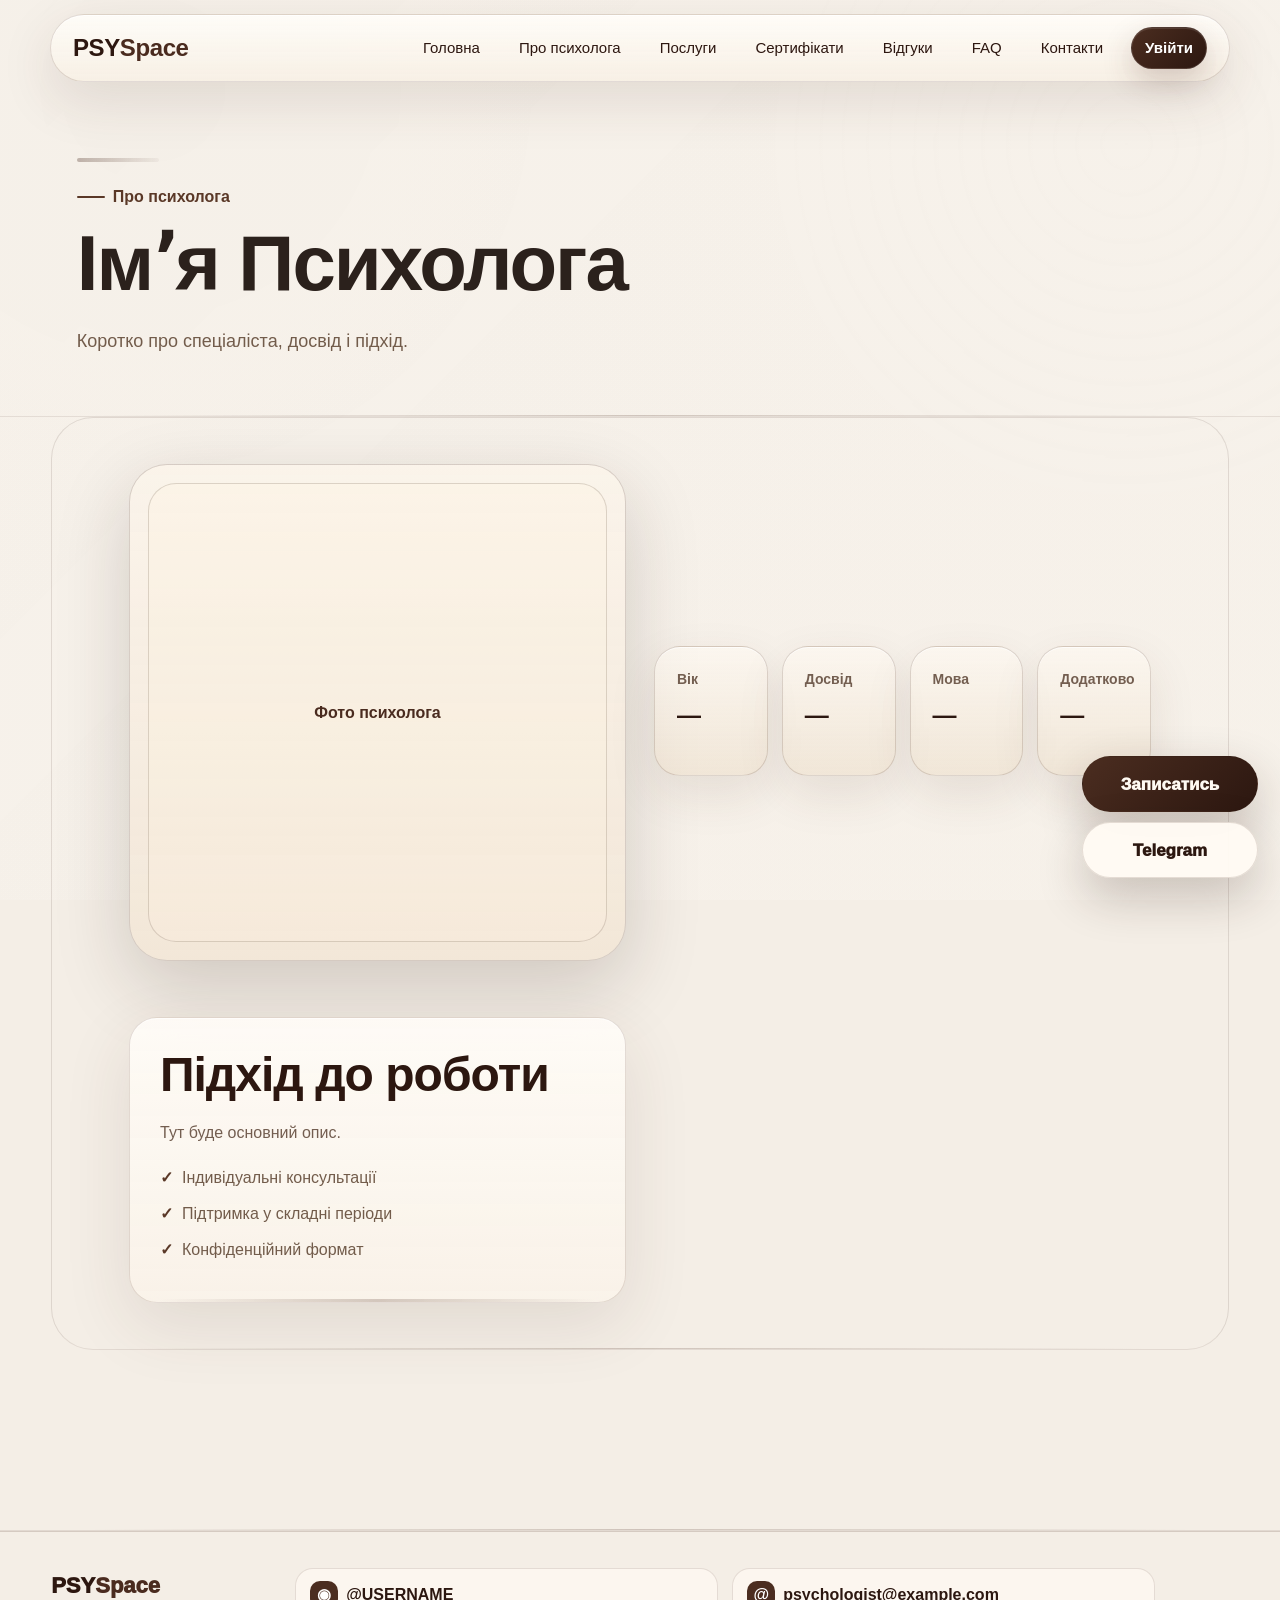
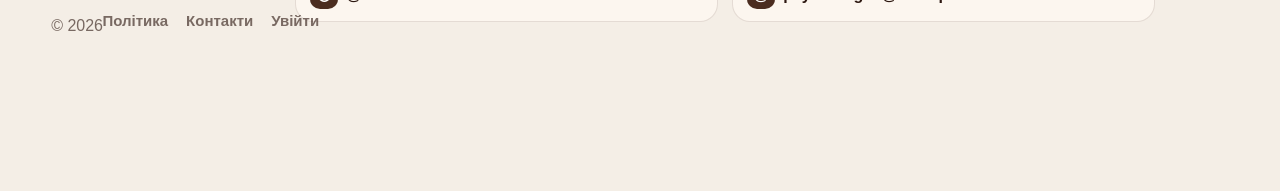
==== about.html @ 3d422db1 "Add files via upload" ====
<!DOCTYPE html>
<html lang="uk">
<head>
<meta charset="UTF-8">
<meta name="viewport" content="width=device-width, initial-scale=1.0">
<title>Про психолога</title>
<link rel="stylesheet" href="style.css">
</head>
<body class="public">

<header class="header">
  <a class="logo" href="index.html">PSY<span>Space</span></a>
  <button class="menu-btn" id="menuBtn" type="button"><span></span><span></span><span></span></button>
  <nav class="nav" id="nav">
    <a href="index.html">Головна</a>
    <a href="about.html">Про психолога</a>
    <a href="services.html">Послуги</a>
    <a href="certificates.html">Сертифікати</a>
    <a href="reviews.html">Відгуки</a>
    <a href="faq.html">FAQ</a>
    <a href="contacts.html">Контакти</a>
    <a class="nav-chip" href="auth.html">Увійти</a>
  </nav>
</header>

<main>

<section class="section page-hero">
  <p class="eyebrow">Про психолога</p>
  <h1 data-site="psychologistName">Імʼя Психолога</h1>
  <p class="hero-text" data-site="aboutIntro">Коротко про спеціаліста, досвід і підхід.</p>
</section>
<section class="section split">
  <div class="photo-placeholder reveal instagram-photo-frame" id="psychologistPhoto"><span>Фото психолога</span></div>
  <div class="about-facts-grid reveal" id="aboutFactsGrid">
      <article><span>Вік</span><strong id="factAgePublic">—</strong></article>
      <article><span>Досвід</span><strong id="factExperiencePublic">—</strong></article>
      <article><span>Мова</span><strong id="factLanguagePublic">—</strong></article>
      <article><span>Додатково</span><strong id="factCustomPublic">—</strong></article>
    </div>
    <div class="text-block reveal professional-path-card">
    <h2 data-site="aboutTitle">Підхід до роботи</h2>
    <p data-site="aboutText">Тут буде основний опис.</p>
    <ul class="check-list" id="aboutBullets"><li>Індивідуальні консультації</li><li>Підтримка у складні періоди</li></ul>
  </div>
</section>
<section class="section"><div class="cards" id="aboutExtraGrid"></div></section>

</main>
<footer class="footer premium-footer">
  <div class="footer-brand">
    <span class="footer-logo">PSY<span>Space</span></span>
    <p>© 2026</p>
  </div>
  <div class="footer-contacts" id="footerContacts"></div>
  <div class="footer-links"><a href="privacy.html">Політика</a><a href="contacts.html">Контакти</a><a href="auth.html">Увійти</a></div>
</footer>
<div class="fixed-cta" id="fixedCta">
  <a class="fixed-cta-book" href="services.html#booking">Записатись</a>
  <a class="fixed-cta-telegram" id="telegramFloat" href="https://t.me/USERNAME" target="_blank" rel="noopener">Telegram</a>
</div>
<div class="modal" id="appModal"><div class="modal-card"><button class="modal-close" id="modalClose" type="button">×</button><div id="modalBody"></div></div></div>
<script src="script.js"></script>

</body>
</html>
---- style.css ----
:root{--bg:#efe4d5;--bg2:#d9c5ad;--card:rgba(255,248,238,.84);--card2:rgba(255,250,243,.96);--brown:#6f4e37;--brown2:#3f2b1e;--soft:#ead7c0;--green:#8fa984;--gray:#aaa095;--red:#b86f62;--gold:#d4ad62;--text:#2e241d;--muted:#796858;--line:rgba(89,60,38,.16);--shadow:0 24px 70px rgba(63,43,30,.16);--radius:28px;--r2:18px}
*{box-sizing:border-box;margin:0;padding:0}html{scroll-behavior:smooth}body{font-family:-apple-system,BlinkMacSystemFont,"Segoe UI",sans-serif;color:var(--text);line-height:1.6;background:linear-gradient(rgba(239,228,213,.74),rgba(217,197,173,.76)),url("images/beige-texture.jpeg");background-size:cover;background-attachment:fixed;overflow-x:hidden}body:before{content:"";position:fixed;inset:0;pointer-events:none;opacity:.14;background:radial-gradient(circle at 10% 5%,#fff 0 2px,transparent 3px),radial-gradient(circle at 70% 20%,#6f4e37 0 1px,transparent 2px);background-size:90px 90px}
a{text-decoration:none;color:inherit}button,input,select,textarea{font:inherit}.header{position:sticky;top:0;z-index:100;min-height:76px;padding:14px 6%;display:flex;align-items:center;justify-content:space-between;background:rgba(239,228,213,.82);backdrop-filter:blur(20px);border-bottom:1px solid var(--line)}.logo,.footer-logo{font-size:24px;font-weight:900}.logo span,.footer-logo span{color:var(--brown)}.nav{display:flex;align-items:center;gap:17px;font-size:15px}.nav a{color:var(--muted);transition:.25s}.nav a:hover{color:var(--brown2);transform:translateY(-1px)}.nav-chip{padding:8px 13px;border-radius:999px;background:var(--brown);color:#fff!important;font-weight:850}.nav-chip.muted{background:var(--card2);color:var(--brown)!important;border:1px solid var(--line)}.menu-btn{display:none;width:44px;height:44px;border:1px solid var(--line);border-radius:14px;background:var(--card);flex-direction:column;justify-content:center;align-items:center;gap:5px}.menu-btn span{width:22px;height:2px;background:var(--brown2);border-radius:9px;transition:.25s}.menu-btn.active span:nth-child(1){transform:translateY(7px) rotate(45deg)}.menu-btn.active span:nth-child(2){opacity:0}.menu-btn.active span:nth-child(3){transform:translateY(-7px) rotate(-45deg)}.section{position:relative;padding:90px 6%}.compact-top{padding-top:26px}.hero{min-height:calc(100vh - 76px);display:grid;grid-template-columns:1.15fr .85fr;align-items:center;gap:42px}.page-hero{padding-bottom:28px}.eyebrow{display:inline-flex;align-items:center;gap:8px;color:var(--brown);font-weight:900;margin-bottom:14px}.eyebrow:before{content:"";width:28px;height:2px;background:var(--brown);border-radius:99px}h1{max-width:960px;font-size:clamp(40px,6.4vw,78px);line-height:1.02;letter-spacing:-2px;margin-bottom:24px}h2{font-size:clamp(29px,4vw,48px);line-height:1.12;letter-spacing:-1px;margin-bottom:18px}h3{font-size:23px;line-height:1.18;margin-bottom:14px}.hero-text{max-width:720px;color:var(--muted);font-size:18px;margin-bottom:32px}.hero-actions,.trust-row,.mini-info{display:flex;flex-wrap:wrap;gap:13px}.btn{display:inline-flex;min-height:50px;align-items:center;justify-content:center;padding:14px 24px;border:0;border-radius:999px;cursor:pointer;font-weight:900;transition:.25s}.btn.primary{background:var(--brown);color:white}.btn.secondary{background:var(--card2);border:1px solid var(--line);color:var(--brown)}.btn:hover,.floating-book:hover,.telegram-float:hover{transform:translateY(-3px);box-shadow:var(--shadow)}.btn.full{width:100%}.trust-row span,.mini-info span,.service-tag{padding:8px 13px;border-radius:999px;background:var(--card2);color:var(--brown);font-size:14px;font-weight:850;border:1px solid var(--line)}.hero-panel,.info-card,.service-card,.review-card,.cert-card,.text-block,.booking-box,.booking-summary,.login-card,.client-sidebar,.client-content,.admin-sidebar,.admin-content,.admin-card,.review-form-card,.contact-card,.step{background:var(--card);backdrop-filter:blur(22px);border:1px solid var(--line);border-radius:var(--radius);box-shadow:var(--shadow)}.hero-panel,.info-card,.service-card,.review-card,.text-block,.booking-box,.booking-summary,.login-card,.contact-card,.review-form-card,.step{padding:30px}.hero-panel{position:relative;overflow:hidden;animation:floatCard 6s ease-in-out infinite}.soft-orb{position:absolute;width:190px;height:190px;right:-60px;top:-60px;background:radial-gradient(circle,rgba(155,118,83,.28),transparent 70%);border-radius:50%}.section-head{max-width:780px;margin-bottom:36px}.cards{display:grid;grid-template-columns:repeat(3,1fr);gap:22px}.info-card,.service-card,.review-card,.step,.cert-card,.contact-card{transition:.3s}.info-card:hover,.service-card:hover,.review-card:hover,.cert-card:hover,.contact-card:hover{transform:translateY(-6px);box-shadow:0 30px 80px rgba(63,43,30,.22)}.icon-bubble,.step span{width:44px;height:44px;display:inline-flex;align-items:center;justify-content:center;border-radius:16px;background:var(--soft);color:var(--brown2);font-weight:900;margin-bottom:18px}.soft-section{background:rgba(255,250,243,.25)}.steps{display:grid;grid-template-columns:repeat(3,1fr);gap:22px}.split{display:grid;grid-template-columns:1fr 1fr;gap:28px;align-items:center}.photo-placeholder{min-height:430px;display:flex;align-items:center;justify-content:center;border-radius:var(--radius);font-weight:900;color:var(--brown);background:linear-gradient(135deg,rgba(255,250,243,.86),rgba(155,118,83,.25));border:1px solid var(--line);box-shadow:var(--shadow);overflow:hidden}.photo-placeholder img{width:100%;height:100%;object-fit:cover}.check-list{list-style:none;margin-top:20px}.check-list li{margin-bottom:10px;color:var(--muted)}.check-list li:before{content:"✓";color:var(--brown);font-weight:900;margin-right:9px}.price{font-size:28px;font-weight:900;color:var(--brown);margin:22px 0}.booking-layout,.auth-grid,.client-shell{display:grid;grid-template-columns:1fr 1fr;gap:24px;align-items:start}.booking-steps{display:grid;grid-template-columns:repeat(4,1fr);gap:8px;margin-bottom:10px}.booking-steps span{font-size:12px;text-align:center;padding:7px;border-radius:99px;background:var(--soft);color:var(--muted);font-weight:850}.booking-steps span.active{background:var(--brown);color:white}form{display:grid;gap:14px}input,select,textarea{width:100%;padding:15px 16px;border-radius:var(--r2);border:1px solid rgba(89,60,38,.2);background:rgba(255,250,243,.92);color:var(--text);outline:none;transition:.2s}textarea{min-height:112px;resize:vertical}input:focus,select:focus,textarea:focus{border-color:var(--brown);box-shadow:0 0 0 4px rgba(155,118,83,.18)}.booking-result{display:none;margin-top:16px;padding:16px;border-radius:var(--r2);background:rgba(255,250,243,.9);border:1px solid var(--line);color:var(--brown2)}.cert-grid,.contacts-grid{display:grid;grid-template-columns:repeat(3,1fr);gap:22px}.cert-card{min-height:260px;padding:24px;display:flex;flex-direction:column;align-items:center;justify-content:center;text-align:center}.cert-card img{width:100%;height:200px;object-fit:cover;border-radius:18px;margin-bottom:14px}.faq-list{display:grid;gap:14px;max-width:900px}details{padding:22px;border-radius:22px;background:var(--card);border:1px solid var(--line);box-shadow:var(--shadow)}summary{cursor:pointer;font-weight:900}details p{margin-top:12px;color:var(--muted)}.review-form-card{display:none;margin-bottom:24px;max-width:720px}.review-form-card.active{display:block}.footer{padding:36px 6%;display:flex;justify-content:space-between;gap:22px;border-top:1px solid var(--line);color:var(--muted)}.footer-links{display:flex;gap:16px;flex-wrap:wrap}.floating-book,.telegram-float{position:fixed;right:22px;z-index:90;border-radius:999px;font-weight:900;box-shadow:var(--shadow);transition:.25s}.floating-book{bottom:84px;background:var(--brown);color:white;padding:15px 19px}.telegram-float{bottom:22px;background:var(--card2);border:1px solid var(--line);color:var(--brown);padding:14px 18px}.admin .floating-book,.admin .telegram-float,.admin .footer{display:none}.modal{position:fixed;inset:0;background:rgba(46,36,29,.35);backdrop-filter:blur(8px);display:none;align-items:center;justify-content:center;z-index:1000;padding:20px}.modal.active{display:flex}.modal-card{width:min(760px,100%);max-height:88vh;overflow:auto;background:var(--card2);border-radius:28px;padding:28px;position:relative;box-shadow:var(--shadow)}.modal-close{position:absolute;right:16px;top:12px;border:0;background:transparent;font-size:32px;cursor:pointer;color:var(--brown)}.reveal{opacity:0;transform:translateY(22px) scale(.98);transition:opacity .75s ease,transform .75s ease}.reveal.visible{opacity:1;transform:translateY(0) scale(1)}.client-sidebar,.admin-sidebar{padding:20px;position:sticky;top:100px}.client-tab-btn,.tab-btn{width:100%;text-align:left;border:0;background:transparent;border-radius:14px;padding:12px 14px;cursor:pointer;font-weight:900;color:var(--muted);transition:.2s}.client-tab-btn.active,.client-tab-btn:hover,.tab-btn.active,.tab-btn:hover{background:var(--soft);color:var(--brown2)}.client-tab,.admin-tab{display:none}.client-tab.active,.admin-tab.active{display:block;animation:fadeSlide .35s ease}.admin-shell{padding:34px 6%;display:grid;grid-template-columns:280px 1fr;gap:24px}.admin-sidebar{background:var(--card);border:1px solid var(--line);border-radius:var(--radius);box-shadow:var(--shadow)}.admin-content{padding:28px;background:var(--card);border:1px solid var(--line);border-radius:var(--radius);box-shadow:var(--shadow);min-height:70vh}.editor-grid{display:grid;gap:14px;max-width:820px}.admin-list,.booking-list,.next-slots{display:grid;gap:12px;margin-top:16px}.list-item,.booking-item,.slot-item{padding:14px;border-radius:16px;background:rgba(255,250,243,.88);border:1px solid var(--line)}.item-actions{display:flex;gap:8px;flex-wrap:wrap;margin-top:12px}.small-btn{border:1px solid var(--line);background:var(--card2);color:var(--brown);border-radius:999px;padding:8px 12px;cursor:pointer;font-weight:850}.small-btn.danger{color:var(--red)}.small-btn.green{color:var(--green)}.admin-filters,.calendar-top,.calendar-nav,.calendar-legend{display:flex;align-items:center;gap:12px;flex-wrap:wrap}.calendar-top{justify-content:space-between;margin-bottom:16px}.calendar-legend{margin-bottom:12px}.calendar-legend span{padding:7px 11px;border-radius:99px;font-size:13px;font-weight:900}.legend-free{background:var(--gray);color:white}.legend-booked{background:var(--green);color:white}.legend-request{background:var(--gold);color:var(--brown2)}.legend-off{background:var(--red);color:white}.calendar-grid{display:grid;grid-template-columns:repeat(7,1fr);gap:10px;margin-bottom:20px}.calendar-day-name{text-align:center;font-weight:900;color:var(--brown)}.calendar-day{min-height:126px;border:1px solid var(--line);border-radius:18px;background:rgba(255,250,243,.76);padding:10px;cursor:pointer;transition:.2s}.calendar-day:hover{transform:translateY(-3px);box-shadow:var(--shadow)}.calendar-day.other{opacity:.35}.calendar-day.off{background:rgba(184,111,98,.18)}.calendar-day.selected{outline:3px solid rgba(111,78,55,.25)}.day-number{font-weight:900;color:var(--brown);margin-bottom:8px}.slot-chip{display:block;margin:5px 0;padding:5px 7px;border-radius:99px;font-size:12px;font-weight:800;white-space:nowrap;overflow:hidden;text-overflow:ellipsis}.slot-chip.free{background:var(--gray);color:white}.slot-chip.booked{background:var(--green);color:white}.slot-chip.request{background:var(--gold);color:var(--brown2)}.admin-card{padding:22px;margin-top:16px}.slot-form{grid-template-columns:repeat(5,1fr);align-items:end}.legal-text{max-width:900px}@keyframes floatCard{0%,100%{transform:translateY(0)}50%{transform:translateY(-8px)}}@keyframes fadeSlide{from{opacity:0;transform:translateY(10px)}to{opacity:1;transform:translateY(0)}}@media(max-width:1080px){.hero,.split,.booking-layout,.auth-grid,.client-shell,.admin-shell{grid-template-columns:1fr}.cards,.cert-grid,.contacts-grid,.steps{grid-template-columns:repeat(2,1fr)}.admin-sidebar,.client-sidebar{position:static}.slot-form{grid-template-columns:1fr 1fr}}@media(max-width:820px){.header{padding:12px 5%}.menu-btn{display:flex}.nav{position:fixed;top:76px;left:5%;right:5%;display:none;flex-direction:column;align-items:stretch;gap:8px;padding:18px;border-radius:24px;background:var(--card2);box-shadow:var(--shadow);border:1px solid var(--line)}.nav.active{display:flex}.nav a{padding:10px 12px}.section{padding:66px 5%}.hero{padding-top:50px}.cards,.cert-grid,.contacts-grid,.steps{grid-template-columns:1fr}.calendar-grid{grid-template-columns:repeat(2,1fr)}.calendar-day-name{display:none}.admin-shell{padding:22px 5%}.footer{flex-direction:column}.slot-form{grid-template-columns:1fr}h1{letter-spacing:-1px}}


/* === Design upgrade based on the approved stable version === */
body {
  background:
    linear-gradient(rgba(244,235,222,.78), rgba(226,209,188,.82)),
    url("images/beige-texture.jpeg");
  background-size: 560px auto, cover;
  background-attachment: fixed;
}

body::after {
  content: "";
  position: fixed;
  inset: 0;
  pointer-events: none;
  z-index: -1;
  background:
    radial-gradient(circle at 14% 18%, rgba(111,78,55,.10), transparent 28%),
    radial-gradient(circle at 86% 12%, rgba(255,250,243,.45), transparent 26%),
    radial-gradient(circle at 55% 86%, rgba(111,78,55,.08), transparent 30%);
}

.header {
  top: 14px;
  width: min(1180px, calc(100% - 34px));
  margin: 0 auto;
  border-radius: 999px;
  min-height: 68px;
  padding: 12px 22px;
  background: linear-gradient(135deg, rgba(255,250,243,.9), rgba(234,215,192,.84));
  box-shadow: 0 18px 50px rgba(63,43,30,.14);
  border: 1px solid rgba(111,78,55,.18);
}

.nav a:not(.nav-chip) {
  padding: 8px 10px;
  border-radius: 999px;
}

.nav a:not(.nav-chip):hover {
  background: rgba(111,78,55,.08);
}

.section {
  border-bottom: 1px solid rgba(111,78,55,.08);
}

.page-hero::after,
.hero::after {
  content: "";
  position: absolute;
  left: 6%;
  right: 6%;
  bottom: 0;
  height: 1px;
  background: linear-gradient(90deg, transparent, rgba(111,78,55,.22), transparent);
}

.hero-panel,
.info-card,
.service-card,
.review-card,
.cert-card,
.text-block,
.booking-box,
.booking-summary,
.login-card,
.contact-card,
.review-form-card,
.step,
.client-sidebar,
.client-content,
.admin-sidebar,
.admin-content,
.admin-card {
  background: linear-gradient(135deg, rgba(255,250,243,.88), rgba(239,228,213,.76));
  border: 1px solid rgba(111,78,55,.18);
  box-shadow: 0 22px 70px rgba(63,43,30,.13), inset 0 1px 0 rgba(255,255,255,.52);
}

.info-card,
.service-card,
.review-card,
.cert-card,
.contact-card,
.text-block,
.booking-box,
.booking-summary,
.login-card {
  position: relative;
  overflow: hidden;
}

.info-card::before,
.service-card::before,
.review-card::before,
.cert-card::before,
.contact-card::before,
.text-block::before,
.booking-box::before,
.booking-summary::before,
.login-card::before {
  content: "";
  position: absolute;
  inset: 0;
  pointer-events: none;
  opacity: .18;
  background-image: url("images/beige-texture.jpeg");
  background-size: 460px auto;
  mix-blend-mode: multiply;
}

.info-card > *,
.service-card > *,
.review-card > *,
.cert-card > *,
.contact-card > *,
.text-block > *,
.booking-box > *,
.booking-summary > *,
.login-card > * {
  position: relative;
  z-index: 1;
}

.photo-placeholder.instagram-photo-frame {
  min-height: auto;
  aspect-ratio: 1 / 1;
  width: min(520px, 100%);
  margin-inline: auto;
  border-radius: 38px;
  padding: 18px;
  background:
    linear-gradient(135deg, rgba(255,250,243,.84), rgba(234,215,192,.78)),
    url("images/beige-texture.jpeg");
  background-size: cover;
}

.photo-placeholder.instagram-photo-frame::before {
  content: "";
  position: absolute;
  inset: 18px;
  border-radius: 28px;
  border: 1px solid rgba(111,78,55,.16);
  background:
    radial-gradient(circle at 30% 20%, rgba(255,255,255,.36), transparent 30%),
    linear-gradient(135deg, rgba(255,250,243,.55), rgba(111,78,55,.08));
}

.photo-placeholder.instagram-photo-frame span,
.photo-placeholder.instagram-photo-frame small {
  position: relative;
  z-index: 2;
}

.photo-placeholder.instagram-photo-frame small {
  display: block;
  margin-top: 8px;
  color: var(--muted);
}

.photo-placeholder.instagram-photo-frame img {
  position: relative;
  z-index: 2;
  width: 100%;
  height: 100%;
  border-radius: 28px;
  object-fit: cover;
  box-shadow: 0 18px 55px rgba(63,43,30,.18);
}

.split {
  align-items: center;
  border-radius: 42px;
  padding: 46px 6%;
  margin: 0 4%;
  background: rgba(255,250,243,.22);
  border: 1px solid rgba(111,78,55,.10);
}

.certificate-toolbar {
  display: flex;
  gap: 10px;
  flex-wrap: wrap;
  margin-bottom: 28px;
  padding: 12px;
  border-radius: 24px;
  background: rgba(255,250,243,.48);
  border: 1px solid rgba(111,78,55,.12);
  backdrop-filter: blur(18px);
}

.filter-btn {
  border: 1px solid rgba(111,78,55,.14);
  background: rgba(255,250,243,.84);
  color: var(--brown);
  border-radius: 999px;
  padding: 10px 15px;
  cursor: pointer;
  font-weight: 850;
  transition: .22s ease;
}

.filter-btn:hover,
.filter-btn.active {
  background: var(--brown);
  color: white;
  transform: translateY(-2px);
}

.cert-grid-large {
  grid-template-columns: repeat(auto-fill, minmax(220px, 1fr));
}

.cert-card {
  min-height: 250px;
  justify-content: space-between;
  gap: 12px;
}

.cert-card img {
  width: 100%;
  aspect-ratio: 4 / 3;
  height: auto;
  object-fit: cover;
  border-radius: 18px;
}

.cert-card span {
  display: inline-flex;
  align-self: flex-start;
  padding: 7px 11px;
  border-radius: 999px;
  background: rgba(111,78,55,.10);
  color: var(--brown);
  font-size: 13px;
  font-weight: 850;
}

.cert-card .small-btn {
  width: 100%;
  justify-content: center;
}

.hero-content.reveal.visible {
  animation: softSlideLeft .8s ease both;
}

.hero-panel.reveal.visible {
  animation: softSlideRight .8s ease both, floatCard 6s ease-in-out infinite .8s;
}

.info-card.reveal.visible,
.service-card.reveal.visible,
.review-card.reveal.visible,
.cert-card.reveal.visible,
.contact-card.reveal.visible {
  animation: cardRise .65s ease both;
}

#googleClientBtn::before {
  content: "G";
  display: inline-flex;
  align-items: center;
  justify-content: center;
  width: 24px;
  height: 24px;
  border-radius: 50%;
  background: #fff;
  color: #6f4e37;
  font-weight: 900;
  margin-right: 8px;
}

@keyframes softSlideLeft {
  from { opacity: 0; transform: translateX(-22px) translateY(16px); }
  to { opacity: 1; transform: translateX(0) translateY(0); }
}

@keyframes softSlideRight {
  from { opacity: 0; transform: translateX(22px) translateY(16px); }
  to { opacity: 1; transform: translateX(0) translateY(0); }
}

@keyframes cardRise {
  from { opacity: 0; transform: translateY(24px) scale(.98); }
  to { opacity: 1; transform: translateY(0) scale(1); }
}

@media (max-width: 820px) {
  .header {
    top: 8px;
    width: calc(100% - 18px);
    border-radius: 24px;
  }

  .nav {
    top: 86px;
  }

  .split {
    margin: 0 5%;
    padding: 28px 5%;
  }

  .photo-placeholder.instagram-photo-frame {
    width: 100%;
    border-radius: 30px;
  }

  .cert-grid-large {
    grid-template-columns: repeat(auto-fill, minmax(155px, 1fr));
  }
}


/* === Unified login + client profile === */
.unified-auth {
  grid-template-columns: minmax(320px, 560px) minmax(280px, 1fr);
}

.auth-note-card p {
  color: var(--muted);
}

.profile-form {
  max-width: 720px;
}

.profile-preview {
  width: 132px;
  height: 132px;
  border-radius: 32px;
  display: flex;
  align-items: center;
  justify-content: center;
  background:
    linear-gradient(135deg, rgba(255,250,243,.86), rgba(111,78,55,.10)),
    url("images/beige-texture.jpeg");
  border: 1px solid rgba(111,78,55,.16);
  color: var(--brown);
  font-weight: 900;
  overflow: hidden;
  box-shadow: 0 14px 40px rgba(63,43,30,.13);
}

.profile-preview img {
  width: 100%;
  height: 100%;
  object-fit: cover;
}

.client-profile-mini {
  display: flex;
  align-items: center;
  gap: 16px;
}

.client-avatar-small {
  width: 62px;
  height: 62px;
  border-radius: 18px;
  background: var(--soft);
  overflow: hidden;
  display: flex;
  align-items: center;
  justify-content: center;
  color: var(--brown);
  font-weight: 900;
}

.client-avatar-small img {
  width: 100%;
  height: 100%;
  object-fit: cover;
}

@media(max-width: 900px) {
  .unified-auth {
    grid-template-columns: 1fr;
  }
}


/* === Premium chocolate/beige texture upgrade === */
:root {
  --brown:#5a3827;
  --brown2:#2f1d15;
  --choco:#3a2118;
  --cream:#f4eadb;
  --soft:#e3cdb3;
  --line:rgba(58,33,24,.18);
  --shadow:0 26px 80px rgba(47,29,21,.20);
}

body {
  background:
    linear-gradient(rgba(244,234,219,.74), rgba(224,205,181,.78)),
    url("images/beige-texture.jpeg");
  background-size: 580px auto, cover;
  background-attachment: fixed;
}

body::before {
  opacity: .20;
  background:
    radial-gradient(circle at 12% 12%, rgba(58,33,24,.12), transparent 30%),
    radial-gradient(circle at 82% 18%, rgba(255,250,243,.38), transparent 24%),
    radial-gradient(circle at 50% 92%, rgba(58,33,24,.10), transparent 32%);
}

body::after {
  content:"";
  position:fixed;
  inset:0;
  pointer-events:none;
  z-index:-1;
  opacity:.12;
  background-image:url("images/chocolate-texture.jpeg");
  background-size:480px auto;
  mix-blend-mode:multiply;
}

.header {
  top: 14px;
  width: min(1180px, calc(100% - 34px));
  margin: 0 auto;
  border-radius: 999px;
  min-height: 68px;
  padding: 12px 22px;
  background:
    linear-gradient(135deg, rgba(255,250,243,.90), rgba(227,205,179,.86)),
    url("images/beige-texture.jpeg");
  background-size: 420px auto;
  box-shadow: 0 18px 55px rgba(47,29,21,.18);
  border: 1px solid rgba(58,33,24,.20);
}

.logo {
  letter-spacing: -.4px;
}

.nav a:not(.nav-chip) {
  padding: 8px 11px;
  border-radius: 999px;
}

.nav a:not(.nav-chip):hover {
  background: rgba(90,56,39,.10);
}

.nav-chip {
  background: linear-gradient(135deg, var(--brown), var(--choco));
  box-shadow: 0 10px 28px rgba(58,33,24,.20);
}

.section {
  border-bottom: 1px solid rgba(58,33,24,.08);
}

.page-hero::after,
.hero::after {
  content:"";
  position:absolute;
  left:6%;
  right:6%;
  bottom:0;
  height:1px;
  background:linear-gradient(90deg, transparent, rgba(58,33,24,.28), transparent);
}

.hero-panel,
.info-card,
.service-card,
.review-card,
.cert-card,
.text-block,
.booking-box,
.booking-summary,
.login-card,
.contact-card,
.review-form-card,
.step,
.client-sidebar,
.client-content,
.admin-sidebar,
.admin-content,
.admin-card {
  background:
    linear-gradient(135deg, rgba(255,250,243,.88), rgba(232,214,193,.78)),
    url("images/beige-texture.jpeg");
  background-size: 520px auto;
  border: 1px solid rgba(58,33,24,.18);
  box-shadow:
    0 24px 78px rgba(47,29,21,.17),
    inset 0 1px 0 rgba(255,255,255,.54);
}

.info-card,
.service-card,
.review-card,
.cert-card,
.contact-card,
.text-block,
.booking-box,
.booking-summary,
.login-card {
  position:relative;
  overflow:hidden;
}

.info-card::after,
.service-card::after,
.review-card::after,
.cert-card::after,
.contact-card::after,
.text-block::after,
.booking-box::after,
.booking-summary::after,
.login-card::after {
  content:"";
  position:absolute;
  inset:auto -20% -45% -20%;
  height:55%;
  pointer-events:none;
  background:radial-gradient(ellipse at center, rgba(58,33,24,.10), transparent 65%);
}

.info-card > *,
.service-card > *,
.review-card > *,
.cert-card > *,
.contact-card > *,
.text-block > *,
.booking-box > *,
.booking-summary > *,
.login-card > * {
  position:relative;
  z-index:2;
}

.split {
  align-items:center;
  border-radius:42px;
  padding:46px 6%;
  margin:0 4%;
  background:
    linear-gradient(135deg, rgba(255,250,243,.32), rgba(90,56,39,.07)),
    url("images/beige-texture.jpeg");
  background-size:600px auto;
  border:1px solid rgba(58,33,24,.12);
}

.photo-placeholder.instagram-photo-frame {
  min-height:auto;
  aspect-ratio:1 / 1;
  width:min(520px,100%);
  margin-inline:auto;
  border-radius:38px;
  padding:18px;
  background:
    linear-gradient(135deg, rgba(255,250,243,.78), rgba(90,56,39,.13)),
    url("images/beige-texture.jpeg");
  background-size:cover;
  box-shadow: 0 26px 75px rgba(47,29,21,.18);
}

.photo-placeholder.instagram-photo-frame::before {
  content:"";
  position:absolute;
  inset:18px;
  border-radius:28px;
  border:1px solid rgba(58,33,24,.16);
  background:
    radial-gradient(circle at 30% 20%, rgba(255,255,255,.38), transparent 30%),
    linear-gradient(135deg, rgba(255,250,243,.48), rgba(58,33,24,.08));
}

.photo-placeholder.instagram-photo-frame span {
  position:relative;
  z-index:2;
}

.photo-placeholder.instagram-photo-frame img {
  position:relative;
  z-index:2;
  width:100%;
  height:100%;
  border-radius:28px;
  object-fit:cover;
  box-shadow:0 18px 55px rgba(47,29,21,.22);
}

.certificate-toolbar {
  display:flex;
  gap:10px;
  flex-wrap:wrap;
  margin-bottom:28px;
  padding:12px;
  border-radius:24px;
  background:rgba(255,250,243,.50);
  border:1px solid rgba(58,33,24,.14);
  backdrop-filter:blur(18px);
}

.filter-btn {
  border:1px solid rgba(58,33,24,.16);
  background:rgba(255,250,243,.86);
  color:var(--brown);
  border-radius:999px;
  padding:10px 15px;
  cursor:pointer;
  font-weight:850;
  transition:.22s ease;
}

.filter-btn:hover,
.filter-btn.active {
  background:linear-gradient(135deg,var(--brown),var(--choco));
  color:white;
  transform:translateY(-2px);
}

.cert-grid-large,
.cert-grid {
  grid-template-columns:repeat(auto-fill, minmax(220px, 1fr));
}

.cert-card {
  min-height:250px;
  justify-content:space-between;
  gap:12px;
}

.cert-card img {
  width:100%;
  aspect-ratio:4 / 3;
  height:auto;
  object-fit:cover;
  border-radius:18px;
}

.cert-card span {
  display:inline-flex;
  align-self:flex-start;
  padding:7px 11px;
  border-radius:999px;
  background:rgba(90,56,39,.12);
  color:var(--brown);
  font-size:13px;
  font-weight:850;
}

.cert-card .small-btn {
  width:100%;
  justify-content:center;
}

input[type="file"] {
  padding:12px;
  background:rgba(255,250,243,.72);
  border-style:dashed;
}

.hero-content.reveal.visible {
  animation:softSlideLeft .8s ease both;
}

.hero-panel.reveal.visible {
  animation:softSlideRight .8s ease both, floatCard 6s ease-in-out infinite .8s;
}

.info-card.reveal.visible,
.service-card.reveal.visible,
.review-card.reveal.visible,
.cert-card.reveal.visible,
.contact-card.reveal.visible {
  animation:cardRise .65s ease both;
}

@keyframes softSlideLeft {
  from { opacity:0; transform:translateX(-22px) translateY(16px); }
  to { opacity:1; transform:translateX(0) translateY(0); }
}

@keyframes softSlideRight {
  from { opacity:0; transform:translateX(22px) translateY(16px); }
  to { opacity:1; transform:translateX(0) translateY(0); }
}

@keyframes cardRise {
  from { opacity:0; transform:translateY(24px) scale(.98); }
  to { opacity:1; transform:translateY(0) scale(1); }
}

@media(max-width:820px){
  .header {
    top:8px;
    width:calc(100% - 18px);
    border-radius:24px;
  }
  .nav { top:86px; }
  .split {
    margin:0 5%;
    padding:28px 5%;
  }
  .photo-placeholder.instagram-photo-frame {
    width:100%;
    border-radius:30px;
  }
  .cert-grid-large,
  .cert-grid {
    grid-template-columns:repeat(auto-fill, minmax(155px, 1fr));
  }
}


/* === Client profile repair + full-site account navigation === */
.logout-button {
  border: 0;
  cursor: pointer;
  font: inherit;
}

.client-hero {
  padding-bottom: 34px;
}

.client-profile-card {
  display: grid;
  grid-template-columns: 150px 1fr;
  gap: 26px;
  align-items: center;
  padding: 30px;
  border-radius: 36px;
  background:
    linear-gradient(135deg, rgba(255,250,243,.88), rgba(232,214,193,.78)),
    url("images/beige-texture.jpeg");
  background-size: 560px auto;
  border: 1px solid rgba(58,33,24,.16);
  box-shadow: 0 24px 74px rgba(47,29,21,.16);
}

.client-avatar-large {
  width: 150px;
  height: 150px;
  border-radius: 34px;
  display: flex;
  align-items: center;
  justify-content: center;
  background:
    linear-gradient(135deg, rgba(255,250,243,.70), rgba(90,56,39,.15)),
    url("images/beige-texture.jpeg");
  background-size: cover;
  border: 1px solid rgba(58,33,24,.16);
  color: var(--brown);
  font-weight: 900;
  overflow: hidden;
  box-shadow: inset 0 1px 0 rgba(255,255,255,.5), 0 18px 50px rgba(47,29,21,.14);
}

.client-avatar-large img,
.profile-preview img {
  width: 100%;
  height: 100%;
  object-fit: cover;
}

.client-shell {
  grid-template-columns: 280px minmax(0, 1fr);
}

.client-sidebar {
  align-self: start;
}

.client-content {
  min-height: 520px;
}

.profile-row {
  display: flex;
  gap: 18px;
  align-items: center;
}

.profile-file-box {
  display: grid;
  gap: 8px;
  flex: 1;
}

.profile-file-box label {
  font-weight: 900;
  color: var(--brown);
}

.profile-preview {
  flex: 0 0 auto;
}

.booking-item {
  transition: .24s ease;
}

.booking-item:hover {
  transform: translateY(-3px);
  box-shadow: 0 18px 46px rgba(47,29,21,.13);
}

.client-main-action {
  display: flex;
  flex-wrap: wrap;
  gap: 10px;
  margin-top: 16px;
}

.footer-logo {
  cursor: default;
}

@media(max-width: 820px) {
  .client-profile-card {
    grid-template-columns: 1fr;
  }

  .client-avatar-large {
    width: 116px;
    height: 116px;
    border-radius: 26px;
  }

  .client-shell {
    grid-template-columns: 1fr;
  }

  .profile-row {
    align-items: flex-start;
    flex-direction: column;
  }
}


/* === Smooth animation fix: no shaking, softer movement === */
html {
  scroll-behavior: smooth;
}

* {
  -webkit-tap-highlight-color: transparent;
}

.reveal {
  opacity: 0;
  transform: translate3d(0, 18px, 0);
  transition:
    opacity .9s cubic-bezier(.22, 1, .36, 1),
    transform .9s cubic-bezier(.22, 1, .36, 1);
  will-change: opacity, transform;
}

.reveal.visible {
  opacity: 1;
  transform: translate3d(0, 0, 0);
}

/* Stop conflicting double animations that caused shaking */
.hero-content.reveal.visible,
.hero-panel.reveal.visible,
.info-card.reveal.visible,
.service-card.reveal.visible,
.review-card.reveal.visible,
.cert-card.reveal.visible,
.contact-card.reveal.visible {
  animation: none !important;
}

/* Keep hero alive, but very subtle and stable */
.hero-panel {
  animation: none !important;
  transform: translate3d(0,0,0);
}

.hero-panel::after {
  content: "";
  position: absolute;
  inset: 0;
  pointer-events: none;
  border-radius: inherit;
  background: radial-gradient(circle at 72% 18%, rgba(255,255,255,.28), transparent 28%);
  opacity: .65;
}

/* Smooth hover only, no jump */
.info-card,
.service-card,
.review-card,
.cert-card,
.contact-card,
.btn,
.small-btn,
.floating-book,
.telegram-float,
.calendar-day,
.booking-item,
.tab-btn,
.client-tab-btn,
.filter-btn {
  transition:
    transform .34s cubic-bezier(.22, 1, .36, 1),
    box-shadow .34s cubic-bezier(.22, 1, .36, 1),
    background-color .34s cubic-bezier(.22, 1, .36, 1),
    color .34s cubic-bezier(.22, 1, .36, 1),
    border-color .34s cubic-bezier(.22, 1, .36, 1);
  will-change: transform;
}

.info-card:hover,
.service-card:hover,
.review-card:hover,
.cert-card:hover,
.contact-card:hover,
.calendar-day:hover,
.booking-item:hover {
  transform: translate3d(0, -4px, 0);
}

.btn:hover,
.small-btn:hover,
.floating-book:hover,
.telegram-float:hover,
.filter-btn:hover {
  transform: translate3d(0, -2px, 0);
}

/* Smooth tab opening */
.client-tab.active,
.admin-tab.active {
  animation: smoothTab .42s cubic-bezier(.22, 1, .36, 1) both !important;
}

@keyframes smoothTab {
  from {
    opacity: 0;
    transform: translate3d(0, 10px, 0);
  }
  to {
    opacity: 1;
    transform: translate3d(0, 0, 0);
  }
}

/* Modal smooth open */
.modal.active .modal-card {
  animation: smoothModal .36s cubic-bezier(.22, 1, .36, 1) both;
}

@keyframes smoothModal {
  from {
    opacity: 0;
    transform: translate3d(0, 14px, 0) scale(.985);
  }
  to {
    opacity: 1;
    transform: translate3d(0, 0, 0) scale(1);
  }
}

/* Mobile: even less movement */
@media (max-width: 820px) {
  .reveal {
    transform: translate3d(0, 12px, 0);
    transition-duration: .72s;
  }

  .info-card:hover,
  .service-card:hover,
  .review-card:hover,
  .cert-card:hover,
  .contact-card:hover,
  .calendar-day:hover,
  .booking-item:hover,
  .btn:hover,
  .small-btn:hover {
    transform: none;
  }
}

/* Respect reduced motion */
@media (prefers-reduced-motion: reduce) {
  *,
  *::before,
  *::after {
    animation: none !important;
    transition: none !important;
    scroll-behavior: auto !important;
  }
}


/* =========================================================
   FINAL FIX: clear texture, more brown, no ugly gradients
   ========================================================= */
:root {
  --bg: #d7b892;
  --bg2: #c59f73;
  --brown: #5a3827;
  --brown2: #2b1912;
  --choco: #3a2118;
  --choco2: #24130d;
  --cream: #f0dfc8;
  --cream2: #ddbd95;
  --soft: #c99865;
  --text: #2b1e17;
  --muted: #6a5140;
  --line: rgba(43,25,18,.25);
  --shadow: 0 28px 82px rgba(36,19,13,.24);
}

/* Strong texture, soft overlay, NO harsh gradient */
body {
  color: var(--text);
  background-color: #d1ad82 !important;
  background-image:
    linear-gradient(rgba(216,184,146,.58), rgba(216,184,146,.58)),
    url("images/site-texture.jpeg") !important;
  background-size: auto, 430px auto !important;
  background-repeat: repeat, repeat !important;
  background-attachment: fixed, fixed !important;
}

body::before {
  content: "";
  position: fixed;
  inset: 0;
  pointer-events: none;
  z-index: -2;
  opacity: .42 !important;
  background-image: url("images/site-texture.jpeg") !important;
  background-size: 300px auto !important;
  mix-blend-mode: multiply;
}

body::after {
  content: "";
  position: fixed;
  inset: 0;
  pointer-events: none;
  z-index: -1;
  background: rgba(90,56,39,.04) !important;
}

/* Top menu: clear, separated, more chocolate */
.header {
  top: 14px;
  width: min(1180px, calc(100% - 34px));
  margin: 0 auto;
  border-radius: 999px;
  min-height: 68px;
  padding: 12px 22px;
  background-color: rgba(231,205,171,.90) !important;
  background-image:
    linear-gradient(rgba(255,246,232,.55), rgba(213,177,132,.55)),
    url("images/site-texture.jpeg") !important;
  background-size: auto, 360px auto !important;
  background-blend-mode: normal, multiply;
  box-shadow: 0 20px 62px rgba(36,19,13,.28);
  border: 1px solid rgba(43,25,18,.32);
}

.logo,
.footer-logo {
  color: var(--brown2);
}

.logo span,
.footer-logo span {
  color: var(--brown);
}

.nav a:not(.nav-chip) {
  padding: 8px 11px;
  border-radius: 999px;
  color: var(--brown2);
}

.nav a:not(.nav-chip):hover {
  background: rgba(58,33,24,.14);
}

.nav-chip {
  background: #3a2118 !important;
  color: #fff !important;
  box-shadow: 0 12px 32px rgba(36,19,13,.26);
}

.nav-chip.muted {
  color: var(--choco) !important;
  background: rgba(244,226,201,.82) !important;
  border: 1px solid rgba(43,25,18,.20);
}

/* Hide old auth info if browser cached old HTML */
.auth-note-card,
.unified-auth > .login-card:nth-child(2),
.single-auth > .login-card:nth-child(2) {
  display: none !important;
}

.auth-grid.single-auth,
.unified-auth.single-auth {
  grid-template-columns: minmax(320px, 560px) !important;
  justify-content: center;
}

/* No global ugly section gradients */
.section,
.soft-section {
  background: transparent !important;
  border-bottom: 1px solid rgba(43,25,18,.14);
}

.page-hero::after,
.hero::after {
  content: "";
  position: absolute;
  left: 6%;
  right: 6%;
  bottom: 0;
  height: 1px;
  background: rgba(43,25,18,.24);
}

/* Cards: brown/cream material with visible texture */
.hero-panel,
.info-card,
.service-card,
.review-card,
.cert-card,
.text-block,
.booking-box,
.booking-summary,
.login-card,
.contact-card,
.review-form-card,
.step,
.client-sidebar,
.client-content,
.admin-sidebar,
.admin-content,
.admin-card,
.client-profile-card {
  background-color: rgba(236,210,176,.88) !important;
  background-image:
    linear-gradient(rgba(255,242,222,.45), rgba(210,171,124,.35)),
    url("images/site-texture.jpeg") !important;
  background-size: auto, 380px auto !important;
  background-blend-mode: normal, multiply;
  border: 1px solid rgba(43,25,18,.25) !important;
  box-shadow:
    0 26px 82px rgba(36,19,13,.20),
    inset 0 1px 0 rgba(255,255,255,.38) !important;
}

.info-card,
.service-card,
.review-card,
.cert-card,
.contact-card,
.text-block,
.booking-box,
.booking-summary,
.login-card {
  position: relative;
  overflow: hidden;
}

.info-card::before,
.service-card::before,
.review-card::before,
.cert-card::before,
.contact-card::before,
.text-block::before,
.booking-box::before,
.booking-summary::before,
.login-card::before {
  content: "";
  position: absolute;
  inset: 0;
  pointer-events: none;
  opacity: .34 !important;
  background-image: url("images/site-texture.jpeg") !important;
  background-size: 260px auto !important;
  mix-blend-mode: multiply;
}

.info-card > *,
.service-card > *,
.review-card > *,
.cert-card > *,
.contact-card > *,
.text-block > *,
.booking-box > *,
.booking-summary > *,
.login-card > * {
  position: relative;
  z-index: 2;
}

.btn.primary,
.filter-btn.active,
.filter-btn:hover {
  background: #3a2118 !important;
  color: white !important;
}

.btn.secondary,
.small-btn,
.filter-btn {
  background: rgba(244,226,201,.82) !important;
  border-color: rgba(43,25,18,.22) !important;
  color: var(--brown2) !important;
}

input,
select,
textarea {
  background: rgba(247,230,207,.88) !important;
  border-color: rgba(43,25,18,.24) !important;
}

.photo-placeholder.instagram-photo-frame {
  background-color: rgba(226,194,154,.88) !important;
  background-image:
    linear-gradient(rgba(255,242,222,.40), rgba(196,151,100,.24)),
    url("images/site-texture.jpeg") !important;
  background-size: auto, 360px auto !important;
  background-blend-mode: normal, multiply;
}

.photo-placeholder.instagram-photo-frame::before {
  background: rgba(255,242,222,.22) !important;
}

/* certificate layout */
.certificate-toolbar {
  display: flex;
  gap: 10px;
  flex-wrap: wrap;
  margin-bottom: 28px;
  padding: 12px;
  border-radius: 24px;
  background: rgba(236,210,176,.70);
  border: 1px solid rgba(43,25,18,.18);
  backdrop-filter: blur(14px);
}

.cert-grid-large,
.cert-grid {
  grid-template-columns: repeat(auto-fill, minmax(220px, 1fr));
}

.cert-card {
  min-height: 250px;
  justify-content: space-between;
  gap: 12px;
}

.cert-card img {
  width: 100%;
  aspect-ratio: 4 / 3;
  height: auto;
  object-fit: cover;
  border-radius: 18px;
}

.cert-card span {
  display: inline-flex;
  align-self: flex-start;
  padding: 7px 11px;
  border-radius: 999px;
  background: rgba(58,33,24,.14);
  color: var(--brown2);
  font-size: 13px;
  font-weight: 850;
}

.logout-button {
  border: 0;
  cursor: pointer;
  font: inherit;
}

/* client profile */
.client-hero {
  padding-bottom: 34px;
}

.client-profile-card {
  display: grid;
  grid-template-columns: 150px 1fr;
  gap: 26px;
  align-items: center;
  padding: 30px;
  border-radius: 36px;
}

.client-avatar-large,
.profile-preview {
  width: 150px;
  height: 150px;
  border-radius: 34px;
  display: flex;
  align-items: center;
  justify-content: center;
  background-color: rgba(224,190,148,.90);
  background-image: url("images/site-texture.jpeg");
  background-size: 300px auto;
  border: 1px solid rgba(43,25,18,.22);
  color: var(--brown2);
  font-weight: 900;
  overflow: hidden;
}

.profile-preview {
  width: 132px;
  height: 132px;
}

.client-avatar-large img,
.profile-preview img {
  width: 100%;
  height: 100%;
  object-fit: cover;
}

.client-shell {
  grid-template-columns: 280px minmax(0,1fr);
}

.profile-row {
  display: flex;
  gap: 18px;
  align-items: center;
}

.profile-file-box {
  display: grid;
  gap: 8px;
  flex: 1;
}

.profile-file-box label {
  font-weight: 900;
  color: var(--brown2);
}

/* Smooth only, no shake */
.reveal {
  opacity: 0;
  transform: translate3d(0, 12px, 0);
  transition:
    opacity .85s cubic-bezier(.22, 1, .36, 1),
    transform .85s cubic-bezier(.22, 1, .36, 1);
  will-change: opacity, transform;
}

.reveal.visible {
  opacity: 1;
  transform: translate3d(0,0,0);
}

.hero-content.reveal.visible,
.hero-panel.reveal.visible,
.info-card.reveal.visible,
.service-card.reveal.visible,
.review-card.reveal.visible,
.cert-card.reveal.visible,
.contact-card.reveal.visible {
  animation: none !important;
}

.hero-panel {
  animation: none !important;
}

.info-card,
.service-card,
.review-card,
.cert-card,
.contact-card,
.btn,
.small-btn,
.calendar-day,
.booking-item,
.tab-btn,
.client-tab-btn,
.filter-btn {
  transition:
    transform .32s cubic-bezier(.22, 1, .36, 1),
    box-shadow .32s cubic-bezier(.22, 1, .36, 1),
    background-color .32s cubic-bezier(.22, 1, .36, 1),
    color .32s cubic-bezier(.22, 1, .36, 1);
}

.info-card:hover,
.service-card:hover,
.review-card:hover,
.cert-card:hover,
.contact-card:hover,
.calendar-day:hover,
.booking-item:hover {
  transform: translate3d(0,-3px,0);
}

.btn:hover,
.small-btn:hover,
.filter-btn:hover {
  transform: translate3d(0,-2px,0);
}

.client-tab.active,
.admin-tab.active {
  animation: smoothTab .36s cubic-bezier(.22, 1, .36, 1) both !important;
}

@keyframes smoothTab {
  from { opacity: 0; transform: translate3d(0, 8px, 0); }
  to { opacity: 1; transform: translate3d(0, 0, 0); }
}

@media(max-width:820px) {
  .header {
    top: 8px;
    width: calc(100% - 18px);
    border-radius: 24px;
  }

  .nav {
    top: 86px;
  }

  .client-profile-card,
  .client-shell {
    grid-template-columns: 1fr;
  }

  .client-avatar-large {
    width: 116px;
    height: 116px;
    border-radius: 26px;
  }

  .profile-row {
    flex-direction: column;
    align-items: flex-start;
  }

  .cert-grid-large,
  .cert-grid {
    grid-template-columns: repeat(auto-fill, minmax(155px, 1fr));
  }

  .info-card:hover,
  .service-card:hover,
  .review-card:hover,
  .cert-card:hover,
  .contact-card:hover,
  .btn:hover,
  .small-btn:hover {
    transform: none;
  }
}


/* =========================================================
   RESTORED PREMIUM LIGHT DESIGN
   Main: beige textured. Accents: chocolate.
   ========================================================= */

:root {
  --light-bg: #eee3d2;
  --light-bg-2: #e7d7c1;
  --paper: #f6eee3;
  --paper-2: #ead9c3;
  --choco: #4a2b1f;
  --choco-2: #2d1710;
  --caramel: #c9965f;
  --text: #2d211b;
  --muted: #725c4b;
  --line: rgba(74,43,31,.18);
  --soft-shadow: 0 22px 70px rgba(74,43,31,.13);
}

/* Light beige background with clearly visible paper texture */
body {
  color: var(--text) !important;
  background-color: var(--light-bg) !important;
  background-image:
    linear-gradient(rgba(238,227,210,.78), rgba(238,227,210,.78)),
    url("images/paper-texture.jpeg"),
    url("images/main-beige.jpeg") !important;
  background-size: auto, 310px auto, cover !important;
  background-repeat: repeat, repeat, no-repeat !important;
  background-attachment: fixed, fixed, fixed !important;
}

body::before {
  content: "";
  position: fixed;
  inset: 0;
  pointer-events: none;
  z-index: -2;
  opacity: .42 !important;
  background-image: url("images/paper-texture.jpeg") !important;
  background-size: 220px auto !important;
  mix-blend-mode: multiply;
}

body::after {
  content: "";
  position: fixed;
  inset: 0;
  pointer-events: none;
  z-index: -1;
  background:
    radial-gradient(circle at 12% 10%, rgba(74,43,31,.07), transparent 30%),
    radial-gradient(circle at 88% 18%, rgba(255,250,242,.46), transparent 28%),
    radial-gradient(circle at 50% 96%, rgba(74,43,31,.055), transparent 35%) !important;
}

/* Header light, premium, separated */
.header {
  top: 14px !important;
  width: min(1180px, calc(100% - 34px)) !important;
  margin: 0 auto !important;
  border-radius: 999px !important;
  min-height: 68px !important;
  padding: 12px 22px !important;
  background-color: rgba(246,238,227,.88) !important;
  background-image:
    linear-gradient(rgba(255,250,242,.58), rgba(234,218,195,.56)),
    url("images/paper-texture.jpeg") !important;
  background-size: auto, 240px auto !important;
  background-blend-mode: normal, multiply !important;
  border: 1px solid rgba(74,43,31,.16) !important;
  box-shadow:
    0 18px 55px rgba(74,43,31,.15),
    inset 0 1px 0 rgba(255,255,255,.62) !important;
}

.logo,
.footer-logo {
  color: var(--choco-2) !important;
}

.logo span,
.footer-logo span {
  color: var(--choco) !important;
}

.nav a:not(.nav-chip) {
  color: var(--choco-2) !important;
  padding: 8px 11px !important;
  border-radius: 999px !important;
}

.nav a:not(.nav-chip):hover {
  background: rgba(74,43,31,.09) !important;
}

/* Buttons / important accents are chocolate */
.nav-chip,
.btn.primary,
.filter-btn.active {
  background: linear-gradient(135deg, var(--choco), var(--choco-2)) !important;
  color: #fff !important;
  border: 1px solid rgba(255,255,255,.10) !important;
  box-shadow:
    0 12px 30px rgba(74,43,31,.22),
    inset 0 1px 0 rgba(255,255,255,.10) !important;
}

.nav-chip.muted,
.btn.secondary,
.small-btn,
.filter-btn {
  background: rgba(250,244,236,.86) !important;
  color: var(--choco-2) !important;
  border: 1px solid rgba(74,43,31,.18) !important;
  box-shadow: 0 10px 26px rgba(74,43,31,.08) !important;
}

/* Cards/windows: LIGHT beige, not dark, with visible texture */
.hero-panel,
.info-card,
.service-card,
.review-card,
.cert-card,
.text-block,
.booking-box,
.booking-summary,
.login-card,
.contact-card,
.review-form-card,
.step,
.client-sidebar,
.client-content,
.admin-sidebar,
.admin-content,
.admin-card,
.client-profile-card,
details,
.list-item,
.booking-item,
.slot-item {
  color: var(--text) !important;
  background-color: rgba(246,238,227,.88) !important;
  background-image:
    linear-gradient(rgba(255,250,242,.50), rgba(234,218,195,.45)),
    url("images/paper-texture.jpeg") !important;
  background-size: auto, 260px auto !important;
  background-repeat: repeat, repeat !important;
  background-blend-mode: normal, multiply !important;
  border: 1px solid rgba(74,43,31,.16) !important;
  box-shadow:
    0 22px 68px rgba(74,43,31,.12),
    inset 0 1px 0 rgba(255,255,255,.62) !important;
}

.info-card,
.service-card,
.review-card,
.cert-card,
.contact-card,
.text-block,
.booking-box,
.booking-summary,
.login-card,
.hero-panel {
  position: relative;
  overflow: hidden;
}

.info-card::before,
.service-card::before,
.review-card::before,
.cert-card::before,
.contact-card::before,
.text-block::before,
.booking-box::before,
.booking-summary::before,
.login-card::before,
.hero-panel::before {
  content: "";
  position: absolute;
  inset: 0;
  pointer-events: none;
  opacity: .32 !important;
  background-image: url("images/paper-texture.jpeg") !important;
  background-size: 190px auto !important;
  mix-blend-mode: multiply;
}

/* Subtle chocolate decorative underline/texture lines */
.info-card::after,
.service-card::after,
.review-card::after,
.cert-card::after,
.contact-card::after,
.text-block::after,
.booking-box::after,
.booking-summary::after,
.login-card::after,
.hero-panel::after {
  content: "";
  position: absolute;
  left: 28px;
  right: 28px;
  bottom: 0;
  height: 3px;
  background: linear-gradient(90deg, transparent, rgba(74,43,31,.22), transparent);
  pointer-events: none;
}

.info-card > *,
.service-card > *,
.review-card > *,
.cert-card > *,
.contact-card > *,
.text-block > *,
.booking-box > *,
.booking-summary > *,
.login-card > *,
.hero-panel > * {
  position: relative;
  z-index: 2;
}

/* Text colors back to dark chocolate */
.hero-panel p,
.info-card p,
.service-card p,
.review-card p,
.cert-card p,
.text-block p,
.booking-box p,
.booking-summary p,
.login-card p,
.contact-card p,
.review-form-card p,
.step p,
.client-sidebar p,
.client-content p,
.admin-sidebar p,
.admin-content p,
.admin-card p,
details p,
.list-item p,
.booking-item,
.slot-item {
  color: var(--muted) !important;
}

.hero-panel h1,
.hero-panel h2,
.hero-panel h3,
.info-card h1,
.info-card h2,
.info-card h3,
.service-card h1,
.service-card h2,
.service-card h3,
.review-card h1,
.review-card h2,
.review-card h3,
.cert-card h1,
.cert-card h2,
.cert-card h3,
.text-block h1,
.text-block h2,
.text-block h3,
.booking-box h1,
.booking-box h2,
.booking-box h3,
.booking-summary h1,
.booking-summary h2,
.booking-summary h3,
.login-card h1,
.login-card h2,
.login-card h3,
.contact-card h1,
.contact-card h2,
.contact-card h3,
.client-content h1,
.client-content h2,
.client-content h3,
.admin-content h1,
.admin-content h2,
.admin-content h3,
.admin-card h1,
.admin-card h2,
.admin-card h3,
details summary,
.list-item strong,
.booking-item strong,
.slot-item strong {
  color: var(--choco-2) !important;
}

/* Icon bubbles/cert tags use caramel + chocolate */
.icon-bubble,
.step span {
  background: var(--caramel) !important;
  color: var(--choco-2) !important;
}

.cert-card span,
.service-tag,
.trust-row span,
.mini-info span {
  background: rgba(255,250,242,.74) !important;
  color: var(--choco) !important;
  border: 1px solid rgba(74,43,31,.15) !important;
}

/* Inputs readable and clean */
input,
select,
textarea {
  background: rgba(255,250,244,.92) !important;
  color: var(--choco-2) !important;
  border: 1px solid rgba(74,43,31,.18) !important;
  box-shadow: inset 0 1px 0 rgba(255,255,255,.62) !important;
}

input::placeholder,
textarea::placeholder {
  color: rgba(74,43,31,.55) !important;
}

/* Photo placeholders light but framed with chocolate */
.photo-placeholder.instagram-photo-frame,
.photo-placeholder,
.client-avatar-large,
.profile-preview {
  background-color: rgba(246,238,227,.88) !important;
  background-image:
    linear-gradient(rgba(255,250,242,.45), rgba(234,218,195,.35)),
    url("images/paper-texture.jpeg") !important;
  background-size: auto, 240px auto !important;
  color: var(--choco) !important;
  border: 1px solid rgba(74,43,31,.18) !important;
}

/* Calendar back to light cards */
.calendar-day {
  background:
    linear-gradient(rgba(255,250,242,.50), rgba(234,218,195,.45)),
    url("images/paper-texture.jpeg") !important;
  background-size: auto, 230px auto !important;
  color: var(--choco-2) !important;
  border-color: rgba(74,43,31,.16) !important;
}

.calendar-day-name,
.day-number {
  color: var(--choco-2) !important;
}

/* More texture/separation without empty feeling */
.section {
  border-bottom: 1px solid rgba(74,43,31,.10) !important;
}

.section::after {
  content: "";
  position: absolute;
  left: 7%;
  right: 7%;
  bottom: 0;
  height: 1px;
  background: linear-gradient(90deg, transparent, rgba(74,43,31,.22), transparent) !important;
}

.page-hero::before,
.section-head::before {
  content: "";
  display: block;
  width: 82px;
  height: 4px;
  border-radius: 999px;
  margin-bottom: 18px;
  background: linear-gradient(90deg, var(--choco), rgba(74,43,31,.12));
}

/* Auth: one clean login, no old text */
.auth-note-card,
.unified-auth > .login-card:nth-child(2),
.single-auth > .login-card:nth-child(2) {
  display: none !important;
}

.auth-grid.single-auth,
.unified-auth.single-auth {
  grid-template-columns: minmax(320px, 560px) !important;
  justify-content: center !important;
}

/* Smooth professional animation */
.reveal {
  opacity: 0;
  transform: translate3d(0, 16px, 0) scale(.99);
  transition:
    opacity .92s cubic-bezier(.22, 1, .36, 1),
    transform .92s cubic-bezier(.22, 1, .36, 1);
  will-change: opacity, transform;
}

.reveal.visible {
  opacity: 1;
  transform: translate3d(0, 0, 0) scale(1);
}

.hero-content.reveal.visible,
.hero-panel.reveal.visible,
.info-card.reveal.visible,
.service-card.reveal.visible,
.review-card.reveal.visible,
.cert-card.reveal.visible,
.contact-card.reveal.visible,
.client-profile-card.reveal.visible {
  animation: none !important;
}

.hero-panel,
.client-profile-card {
  animation: none !important;
}

.info-card,
.service-card,
.review-card,
.cert-card,
.contact-card,
.hero-panel,
.client-profile-card,
.admin-card,
.booking-item,
.calendar-day,
.btn,
.small-btn,
.nav a,
.filter-btn {
  transition:
    transform .38s cubic-bezier(.22, 1, .36, 1),
    box-shadow .38s cubic-bezier(.22, 1, .36, 1),
    background-color .38s cubic-bezier(.22, 1, .36, 1),
    color .38s cubic-bezier(.22, 1, .36, 1);
}

.info-card:hover,
.service-card:hover,
.review-card:hover,
.cert-card:hover,
.contact-card:hover,
.hero-panel:hover,
.client-profile-card:hover,
.calendar-day:hover,
.booking-item:hover {
  transform: translate3d(0, -4px, 0);
  box-shadow:
    0 28px 78px rgba(74,43,31,.16),
    inset 0 1px 0 rgba(255,255,255,.70) !important;
}

.btn:hover,
.small-btn:hover,
.filter-btn:hover,
.nav a:hover {
  transform: translate3d(0, -2px, 0);
}

/* Mobile polish */
@media(max-width: 820px) {
  .header {
    top: 10px !important;
    width: calc(100% - 28px) !important;
    min-height: 66px !important;
    padding: 10px 16px !important;
    border-radius: 28px !important;
  }

  .nav {
    top: 88px !important;
    left: 14px !important;
    right: 14px !important;
    background:
      linear-gradient(rgba(246,238,227,.94), rgba(234,218,195,.94)),
      url("images/paper-texture.jpeg") !important;
    background-size: auto, 230px auto !important;
  }

  .nav a:not(.nav-chip) {
    color: var(--choco-2) !important;
  }

  .section {
    padding-left: 22px !important;
    padding-right: 22px !important;
  }

  .info-card,
  .service-card,
  .review-card,
  .cert-card,
  .contact-card,
  .hero-panel,
  .booking-box,
  .booking-summary,
  .login-card,
  .text-block,
  .client-profile-card {
    border-radius: 30px !important;
    padding: 28px !important;
  }
}


/* =========================================================
   FINAL COMPLETE UI: light premium, visible cardboard texture
   ========================================================= */
:root {
  --final-bg: #f4eee6;
  --final-bg-2: #eee3d5;
  --final-card: rgba(255,250,243,.86);
  --final-card-2: rgba(241,230,216,.78);
  --final-choco: #4b2d20;
  --final-choco-2: #2c1710;
  --final-line: rgba(75,45,32,.16);
  --final-text: #2b211c;
  --final-muted: #735e50;
  --final-accent: #c3996b;
  --final-green: #6f9d70;
  --final-yellow: #d7b44d;
  --final-red: #b7655d;
}

html, body { cursor: default; }
p, h1, h2, h3, h4, span, div, section, article, li, strong, b, a, label {
  caret-color: transparent;
}
input, textarea, [contenteditable="true"] { caret-color: auto; }

body {
  background-color: var(--final-bg) !important;
  background-image:
    linear-gradient(rgba(247,242,235,.82), rgba(247,242,235,.82)),
    url("images/paper-texture.jpeg") !important;
  background-size: auto, 260px auto !important;
  background-repeat: repeat, repeat !important;
  background-attachment: fixed, fixed !important;
  color: var(--final-text) !important;
}

body::before {
  content:"";
  position: fixed;
  inset: 0;
  pointer-events:none;
  z-index:-2;
  opacity:.52 !important;
  background-image:url("images/paper-texture.jpeg") !important;
  background-size: 180px auto !important;
  mix-blend-mode:multiply;
}

body::after {
  content:"";
  position:fixed;
  inset:0;
  pointer-events:none;
  z-index:-1;
  background:
    radial-gradient(circle at 10% 12%, rgba(75,45,32,.055), transparent 30%),
    radial-gradient(circle at 90% 18%, rgba(255,255,255,.58), transparent 28%),
    radial-gradient(circle at 50% 98%, rgba(75,45,32,.045), transparent 34%) !important;
}

.header {
  background: rgba(255,250,243,.82) !important;
  background-image:
    linear-gradient(rgba(255,255,255,.48), rgba(239,227,212,.42)),
    url("images/paper-texture.jpeg") !important;
  background-size: auto, 190px auto !important;
  border: 1px solid var(--final-line) !important;
  box-shadow: 0 18px 55px rgba(75,45,32,.12), inset 0 1px 0 rgba(255,255,255,.72) !important;
}

.home-hero-new {
  display:grid !important;
  grid-template-columns: minmax(320px, .92fr) minmax(0, 1.08fr) !important;
  align-items:center !important;
  gap:48px !important;
  min-height: calc(100vh - 40px) !important;
}

.home-photo-frame {
  aspect-ratio: 4 / 5;
  border-radius: 36px;
  display:flex;
  align-items:center;
  justify-content:center;
  background:
    linear-gradient(rgba(255,250,243,.58), rgba(236,222,205,.54)),
    url("images/paper-texture.jpeg") !important;
  background-size:auto, 220px auto !important;
  border:1px solid rgba(75,45,32,.18);
  box-shadow:0 28px 80px rgba(75,45,32,.14), inset 0 1px 0 rgba(255,255,255,.66);
  overflow:hidden;
  color:var(--final-choco);
  font-weight:900;
}

.home-photo-frame img {
  width:100%;
  height:100%;
  object-fit:cover;
  border-radius: 30px;
}

.hero-panel,
.info-card,
.service-card,
.review-card,
.cert-card,
.text-block,
.booking-box,
.booking-summary,
.login-card,
.contact-card,
.review-form-card,
.step,
.client-sidebar,
.client-content,
.admin-sidebar,
.admin-content,
.admin-card,
.client-profile-card,
.process-card,
.rules-card,
details,
.list-item,
.booking-item,
.slot-item {
  background-color: var(--final-card) !important;
  background-image:
    linear-gradient(rgba(255,255,255,.38), rgba(239,227,212,.32)),
    url("images/paper-texture.jpeg") !important;
  background-size:auto, 190px auto !important;
  background-blend-mode:normal, multiply !important;
  color: var(--final-text) !important;
  border:1px solid rgba(75,45,32,.15) !important;
  box-shadow:0 22px 68px rgba(75,45,32,.11), inset 0 1px 0 rgba(255,255,255,.66) !important;
}

.hero-panel h1, .hero-panel h2, .hero-panel h3,
.info-card h1, .info-card h2, .info-card h3,
.service-card h1, .service-card h2, .service-card h3,
.review-card h1, .review-card h2, .review-card h3,
.cert-card h1, .cert-card h2, .cert-card h3,
.text-block h1, .text-block h2, .text-block h3,
.booking-box h1, .booking-box h2, .booking-box h3,
.booking-summary h1, .booking-summary h2, .booking-summary h3,
.login-card h1, .login-card h2, .login-card h3,
.contact-card h1, .contact-card h2, .contact-card h3,
.process-card h3,
.rules-card h3,
.client-content h1, .client-content h2, .client-content h3,
.admin-content h1, .admin-content h2, .admin-content h3,
.admin-card h1, .admin-card h2, .admin-card h3 {
  color: var(--final-choco-2) !important;
}

.hero-panel p, .info-card p, .service-card p, .review-card p,
.cert-card p, .text-block p, .booking-box p, .booking-summary p,
.login-card p, .contact-card p, .process-card p, .rules-card li,
.client-content p, .admin-content p, .booking-item, .slot-item {
  color: var(--final-muted) !important;
}

.btn.primary, .nav-chip, .filter-btn.active {
  background: linear-gradient(135deg, var(--final-choco), var(--final-choco-2)) !important;
  color:#fff !important;
  border:1px solid rgba(255,255,255,.12) !important;
}

.btn.secondary, .small-btn, .filter-btn {
  background: rgba(255,250,243,.86) !important;
  color: var(--final-choco-2) !important;
  border:1px solid rgba(75,45,32,.18) !important;
}

.icon-bubble, .step span, .process-card span {
  background: var(--final-accent) !important;
  color: var(--final-choco-2) !important;
}

.textured-band {
  position:relative;
}
.textured-band::before {
  content:"";
  position:absolute;
  inset: 26px 5%;
  border-radius:42px;
  border:1px solid rgba(75,45,32,.08);
  background: rgba(255,255,255,.18);
  pointer-events:none;
}

.process-grid {
  display:grid;
  grid-template-columns: repeat(4, minmax(0, 1fr));
  gap:20px;
  position:relative;
}
.process-card {
  border-radius:28px;
  padding:28px;
}
.process-card span {
  width:56px;
  height:56px;
  border-radius:18px;
  display:inline-flex;
  align-items:center;
  justify-content:center;
  font-weight:900;
  margin-bottom:18px;
}

.rules-layout {
  display:grid;
  grid-template-columns: .8fr 1.2fr;
  gap:34px;
  align-items:start;
}
.rules-card {
  border-radius:30px;
  padding:32px;
}
.rules-card ul { margin:0; padding-left:22px; }
.rules-card li { margin: 0 0 14px; line-height:1.55; }

.premium-footer {
  display:grid !important;
  grid-template-columns: .8fr 1.4fr .6fr;
  gap:22px;
  align-items:start;
}
.footer-contacts {
  display:grid;
  grid-template-columns: repeat(5, minmax(0,1fr));
  gap:10px;
}
.footer-contacts a {
  display:flex;
  align-items:center;
  gap:8px;
  padding:12px 14px;
  border-radius:18px;
  text-decoration:none;
  color:var(--final-choco-2);
  background:rgba(255,250,243,.70);
  border:1px solid rgba(75,45,32,.13);
}
.footer-contacts span {
  width:28px;
  height:28px;
  border-radius:10px;
  display:inline-flex;
  align-items:center;
  justify-content:center;
  background:var(--final-choco);
  color:#fff;
  font-weight:900;
  flex:0 0 auto;
}

.booking-calendar-ui {
  display:grid;
  gap:14px;
}
.booking-date-strip {
  display:grid;
  grid-template-columns: repeat(auto-fit, minmax(118px,1fr));
  gap:10px;
}
.booking-date-card {
  padding:14px;
  border-radius:18px;
  border:1px solid rgba(75,45,32,.15);
  background:rgba(255,250,243,.82);
  color:var(--final-choco-2);
  cursor:pointer;
  transition:.28s ease;
}
.booking-date-card.active,
.booking-date-card:hover {
  background: var(--final-choco);
  color:#fff;
  transform: translateY(-2px);
}
.booking-date-card.disabled {
  opacity:.45;
  cursor:not-allowed;
}
.booking-time-grid {
  display:grid;
  grid-template-columns: repeat(auto-fit, minmax(100px,1fr));
  gap:10px;
}
.time-pill {
  padding:13px 14px;
  border-radius:999px;
  border:1px solid rgba(75,45,32,.16);
  background:rgba(255,250,243,.86);
  color:var(--final-choco-2);
  font-weight:850;
  cursor:pointer;
  transition:.28s ease;
}
.time-pill:hover, .time-pill.active {
  background:var(--final-choco);
  color:#fff;
  transform:translateY(-2px);
}

.calendar-day.off {
  background: rgba(183, 101, 93, .20) !important;
  border-color: rgba(183, 101, 93, .48) !important;
}
.calendar-day.off .day-number { color:#7b2f2b !important; }
.calendar-day.off::after {
  content:"Вихідний";
  display:flex;
  align-items:center;
  justify-content:center;
  margin-top:12px;
  padding:12px;
  border-radius:16px;
  color:#fff;
  background:linear-gradient(135deg,#b7655d,#7b2f2b);
  font-weight:900;
}

.calendar-day.has-booked {
  background: rgba(111,157,112,.18) !important;
  border-color: rgba(111,157,112,.45) !important;
}
.calendar-day.has-request {
  background: rgba(215,180,77,.22) !important;
  border-color: rgba(215,180,77,.50) !important;
}

.slot-chip.free { background: rgba(75,45,32,.12) !important; color:var(--final-choco-2)!important; }
.slot-chip.booked { background: var(--final-green)!important; color:#fff!important; }
.slot-chip.request { background: var(--final-yellow)!important; color:#2d211b!important; }

.reveal {
  opacity:0;
  transform:translate3d(0,18px,0) scale(.99);
  transition: opacity .9s cubic-bezier(.22,1,.36,1), transform .9s cubic-bezier(.22,1,.36,1);
}
.reveal.visible {
  opacity:1;
  transform:translate3d(0,0,0) scale(1);
}
.hero-panel, .info-card, .service-card, .review-card, .cert-card, .contact-card, .process-card, .rules-card, .btn, .small-btn, .booking-date-card, .time-pill {
  transition: transform .34s cubic-bezier(.22,1,.36,1), box-shadow .34s cubic-bezier(.22,1,.36,1), background-color .34s ease, color .34s ease;
}
.hero-panel:hover, .info-card:hover, .service-card:hover, .review-card:hover, .cert-card:hover, .contact-card:hover, .process-card:hover, .rules-card:hover {
  transform:translate3d(0,-4px,0);
  box-shadow:0 28px 78px rgba(75,45,32,.16), inset 0 1px 0 rgba(255,255,255,.72)!important;
}

@media(max-width:1080px) {
  .home-hero-new, .rules-layout { grid-template-columns:1fr !important; }
  .process-grid { grid-template-columns: repeat(2, minmax(0,1fr)); }
  .premium-footer { grid-template-columns:1fr; }
  .footer-contacts { grid-template-columns: repeat(2, minmax(0,1fr)); }
}
@media(max-width:820px) {
  .home-hero-new { min-height:auto!important; padding-top:96px!important; gap:28px!important; }
  .home-photo-frame { border-radius:30px; max-height:520px; }
  .process-grid { grid-template-columns:1fr; }
  .footer-contacts { grid-template-columns:1fr; }
  .booking-date-strip { grid-template-columns:1fr 1fr; }
  .booking-time-grid { grid-template-columns:1fr 1fr; }
}


/* === Editable v2 fixes === */
.calendar-day.off {
  background:
    linear-gradient(135deg, rgba(183,101,93,.88), rgba(122,47,43,.94)),
    url("images/paper-texture.jpeg") !important;
  background-size: auto, 220px auto !important;
  border-color: rgba(122,47,43,.55) !important;
  color: #fff !important;
}
.calendar-day.off .day-number,
.calendar-day.off * { color: #fff !important; }
.calendar-day.off .slot-chip { display: none !important; }
.calendar-day.off::after {
  content: "Вихідний";
  display: flex;
  align-items: center;
  justify-content: center;
  min-height: 58px;
  margin-top: 14px;
  padding: 14px;
  border-radius: 18px;
  background: rgba(255,255,255,.16);
  border: 1px solid rgba(255,255,255,.22);
  color: #fff;
  font-weight: 950;
}

.about-facts-grid {
  display: grid;
  grid-template-columns: repeat(4, minmax(0,1fr));
  gap: 14px;
  margin: 24px 0 28px;
}
.about-facts-grid article {
  min-height: 130px;
  border-radius: 26px;
  padding: 22px;
  background:
    linear-gradient(rgba(255,250,243,.58), rgba(234,218,195,.46)),
    url("images/paper-texture.jpeg") !important;
  background-size: auto, 190px auto !important;
  border: 1px solid rgba(75,45,32,.17);
  box-shadow: 0 18px 48px rgba(75,45,32,.10), inset 0 1px 0 rgba(255,255,255,.65);
}
.about-facts-grid span {
  display: block;
  margin-bottom: 12px;
  color: var(--final-muted, #735e50);
  font-weight: 850;
  font-size: 14px;
}
.about-facts-grid strong {
  color: var(--final-choco-2, #2c1710);
  font-size: 24px;
  line-height: 1.12;
}
.professional-path-card { margin-top: 28px !important; }

.service-category-filters {
  display: flex;
  gap: 10px;
  flex-wrap: wrap;
  margin-bottom: 26px;
}
.service-category-filter {
  border: 1px solid rgba(75,45,32,.18);
  background: rgba(255,250,243,.86);
  color: var(--final-choco-2, #2c1710);
  border-radius: 999px;
  padding: 11px 16px;
  font-weight: 900;
  cursor: pointer;
  transition: .28s ease;
}
.service-category-filter:hover,
.service-category-filter.active {
  background: linear-gradient(135deg, var(--final-choco, #4b2d20), var(--final-choco-2, #2c1710));
  color: white;
  transform: translateY(-2px);
}
.service-card .service-category-label {
  display: inline-flex;
  width: fit-content;
  margin-bottom: 12px;
  padding: 7px 11px;
  border-radius: 999px;
  background: rgba(75,45,32,.10);
  color: var(--final-choco, #4b2d20);
  font-size: 13px;
  font-weight: 900;
}

body.admin-page .floating-book,
body.admin-page .telegram-float,
body.client-page .floating-book,
body.client-page .telegram-float {
  display: none !important;
}

@media(max-width: 1080px) {
  .about-facts-grid { grid-template-columns: repeat(2, minmax(0,1fr)); }
}
@media(max-width: 820px) {
  .about-facts-grid { grid-template-columns: 1fr; }
  .about-facts-grid article { min-height: auto; }
}


/* === Photo display and main name fix === */
.psychologist-name-main {
  display: inline-flex;
  width: fit-content;
  margin: 0 0 18px;
  padding: 9px 14px;
  border-radius: 999px;
  background: rgba(75,45,32,.10);
  border: 1px solid rgba(75,45,32,.14);
  color: var(--final-choco, #4b2d20);
  font-weight: 950;
  letter-spacing: -.01em;
}

.home-photo-frame,
.photo-placeholder.instagram-photo-frame,
.photo-placeholder,
.client-avatar-large,
.profile-preview {
  overflow: hidden !important;
  padding: 0 !important;
  display: flex !important;
  align-items: center !important;
  justify-content: center !important;
  box-sizing: border-box !important;
}

.home-photo-frame.has-photo,
.photo-placeholder.has-photo,
.client-avatar-large.has-photo,
.profile-preview.has-photo {
  background: transparent !important;
  border: none !important;
  box-shadow: 0 24px 70px rgba(75,45,32,.13) !important;
}

.home-photo-frame img,
.photo-placeholder img,
.client-avatar-large img,
.profile-preview img,
#psychologistPhoto img,
#homePsychologistPhoto img,
#clientHeroPhoto img,
#clientPhotoPreview img {
  width: 100% !important;
  height: 100% !important;
  object-fit: contain !important;
  object-position: center center !important;
  display: block !important;
  border-radius: inherit !important;
  background: rgba(255,250,243,.35);
}

.home-photo-frame {
  min-height: 520px;
  border-radius: 34px !important;
}

#psychologistPhoto {
  min-height: 360px;
}

.client-avatar-large,
.profile-preview {
  aspect-ratio: 1 / 1;
}

@media(max-width: 820px) {
  .home-photo-frame {
    min-height: 380px;
  }
  #psychologistPhoto {
    min-height: 280px;
  }
}


/* === v3: urgent consultations, stronger texture, smoother visible animations === */
body::before {
  opacity: .68 !important;
  background-size: 155px auto !important;
}

body::after {
  background:
    radial-gradient(circle at 12% 10%, rgba(75,45,32,.07), transparent 28%),
    radial-gradient(circle at 88% 16%, rgba(255,255,255,.50), transparent 26%),
    linear-gradient(135deg, rgba(75,45,32,.025), transparent 32%, rgba(75,45,32,.025)) !important;
}

.section::before {
  opacity: .32 !important;
}

.hero-panel,
.info-card,
.service-card,
.review-card,
.cert-card,
.text-block,
.booking-box,
.booking-summary,
.login-card,
.contact-card,
.review-form-card,
.step,
.client-sidebar,
.client-content,
.admin-sidebar,
.admin-content,
.admin-card,
.client-profile-card,
.process-card,
.rules-card,
details,
.list-item,
.booking-item,
.slot-item {
  background-image:
    linear-gradient(rgba(255,255,255,.34), rgba(239,227,212,.29)),
    url("images/paper-texture.jpeg") !important;
  background-size: auto, 155px auto !important;
}

.hero-panel::before,
.info-card::before,
.service-card::before,
.review-card::before,
.cert-card::before,
.text-block::before,
.booking-box::before,
.booking-summary::before,
.login-card::before,
.contact-card::before {
  opacity: .45 !important;
  background-size: 135px auto !important;
}

.reveal {
  opacity: 0;
  transform: translate3d(0, 24px, 0) scale(.985);
  transition:
    opacity 1s cubic-bezier(.18, .88, .24, 1),
    transform 1s cubic-bezier(.18, .88, .24, 1);
}
.reveal.visible {
  opacity: 1;
  transform: translate3d(0, 0, 0) scale(1);
}
@keyframes softPulsePremium {
  0%, 100% { box-shadow: 0 22px 68px rgba(75,45,32,.11), inset 0 1px 0 rgba(255,255,255,.66); }
  50% { box-shadow: 0 30px 86px rgba(75,45,32,.16), inset 0 1px 0 rgba(255,255,255,.72); }
}
.urgent-notice,
.urgent-help-box {
  border-radius: 28px;
  padding: 24px 28px;
  margin-bottom: 26px;
  background:
    linear-gradient(rgba(255,250,243,.62), rgba(234,218,195,.42)),
    url("images/paper-texture.jpeg") !important;
  background-size: auto, 145px auto !important;
  border: 1px solid rgba(75,45,32,.17);
  animation: softPulsePremium 5.5s ease-in-out infinite;
}
.urgent-notice strong,
.urgent-help-box h2 {
  color: var(--final-choco-2, #2c1710);
}
.urgent-notice p,
.urgent-help-box p {
  margin: 8px 0 0;
  color: var(--final-muted, #735e50);
}

.service-card.urgent-service {
  border-color: rgba(183,101,93,.34) !important;
  position: relative;
}
.service-card.urgent-service::after {
  content: "Терміново";
  position: absolute;
  top: 18px;
  right: 18px;
  padding: 8px 12px;
  border-radius: 999px;
  background: linear-gradient(135deg, #b7655d, #7b2f2b);
  color: white;
  font-weight: 950;
  font-size: 13px;
}

.urgent-booking-info {
  margin-top: 14px;
}
.urgent-confirm-box {
  padding: 18px;
  border-radius: 22px;
  background: rgba(183,101,93,.10);
  border: 1px solid rgba(183,101,93,.28);
  color: var(--final-choco-2, #2c1710);
}
.urgent-confirm-box .btn {
  margin-top: 12px;
}

.booking-date-card.normal-disabled,
.time-pill.normal-disabled {
  opacity: .42;
  cursor: not-allowed;
  filter: grayscale(.2);
}

.booking-date-card.urgent-today {
  border-color: rgba(183,101,93,.40);
  background: rgba(183,101,93,.10);
}
.booking-date-card.urgent-today strong::after {
  content: " · терміново";
  color: #7b2f2b;
}

.booking-item.urgent-request,
.calendar-day.has-urgent {
  background:
    linear-gradient(rgba(183,101,93,.16), rgba(255,250,243,.48)),
    url("images/paper-texture.jpeg") !important;
  border-color: rgba(183,101,93,.34) !important;
}

.slot-chip.urgent {
  background: linear-gradient(135deg, #b7655d, #7b2f2b) !important;
  color: #fff !important;
}

.client-pay-box {
  margin-top: 12px;
  padding: 14px;
  border-radius: 18px;
  background: rgba(111,157,112,.12);
  border: 1px solid rgba(111,157,112,.26);
}

.admin-sidebar .tab-btn {
  text-align: left;
}

/* Fix profile photo form button visibility */
.profile-form .btn,
#clientProfileForm .btn {
  pointer-events: auto !important;
  opacity: 1 !important;
}


/* === v4: service types, nearest slots, photo save, responsive polish === */
.hidden-legacy-form { display: none !important; }

.home-availability-panel {
  display: grid;
  grid-template-columns: 1.05fr .95fr;
  gap: 20px;
  margin-top: 28px;
  grid-column: 1 / -1;
}

.home-availability-card {
  border-radius: 30px;
  padding: 28px;
  background:
    linear-gradient(rgba(255,255,255,.34), rgba(239,227,212,.29)),
    url("images/paper-texture.jpeg") !important;
  background-size: auto, 145px auto !important;
  border: 1px solid rgba(75,45,32,.15);
  box-shadow: 0 22px 68px rgba(75,45,32,.11), inset 0 1px 0 rgba(255,255,255,.66);
}

.home-availability-card h2 { margin-bottom: 14px; }

.home-slots-list {
  display: grid;
  gap: 10px;
}

.home-slot-item {
  display: grid;
  grid-template-columns: 1fr auto;
  gap: 12px;
  align-items: center;
  padding: 14px 16px;
  border-radius: 18px;
  background: rgba(255,250,243,.78);
  border: 1px solid rgba(75,45,32,.13);
}

.home-slot-item strong {
  color: var(--final-choco-2, #2c1710);
}

.home-slot-item span {
  color: var(--final-muted, #735e50);
  font-weight: 800;
}

.urgent-mini {
  border-color: rgba(183,101,93,.25);
}

.timezone-note {
  display: block;
  margin-top: 8px;
  color: var(--final-muted, #735e50);
  font-weight: 800;
}

.service-type-group {
  margin-bottom: 34px;
}

.service-type-head {
  margin-bottom: 16px;
  padding: 22px 24px;
  border-radius: 26px;
  background:
    linear-gradient(rgba(255,255,255,.30), rgba(239,227,212,.25)),
    url("images/paper-texture.jpeg") !important;
  background-size: auto, 145px auto !important;
  border: 1px solid rgba(75,45,32,.14);
}

.service-type-head h2 {
  margin: 0 0 6px;
}

.service-type-head p {
  margin: 0;
  color: var(--final-muted, #735e50);
}

.service-type-badge {
  display: inline-flex;
  margin-bottom: 8px;
  padding: 7px 11px;
  border-radius: 999px;
  background: rgba(75,45,32,.10);
  color: var(--final-choco, #4b2d20);
  font-weight: 950;
  font-size: 13px;
}

.check-row {
  display: flex;
  align-items: center;
  gap: 10px;
  color: var(--final-choco-2, #2c1710);
  font-weight: 850;
}

.check-row input {
  min-height: auto !important;
  width: 18px;
  height: 18px;
}

.admin-list .move-actions {
  display: inline-flex;
  gap: 6px;
}

.photo-save-status {
  margin-top: 8px;
  color: #5c8f5f;
  font-weight: 900;
}

/* More visible texture without changing palette */
body::before {
  opacity: .74 !important;
  background-size: 135px auto !important;
}

.section {
  background-image:
    linear-gradient(rgba(255,255,255,.12), rgba(255,255,255,.04)),
    url("images/paper-texture.jpeg");
  background-size: auto, 220px auto;
  background-blend-mode: normal, multiply;
}

/* Stronger but smooth animations */
@keyframes cardEntranceGlow {
  0% { filter: saturate(1); }
  50% { filter: saturate(1.05); }
  100% { filter: saturate(1); }
}
.reveal.visible {
  animation: cardEntranceGlow 1.8s ease both;
}

.home-availability-card,
.service-type-head,
.service-card,
.info-card,
.admin-card,
.booking-box {
  transition:
    transform .42s cubic-bezier(.22,1,.36,1),
    box-shadow .42s cubic-bezier(.22,1,.36,1),
    border-color .42s cubic-bezier(.22,1,.36,1);
}

.home-availability-card:hover,
.service-type-head:hover,
.service-card:hover,
.info-card:hover,
.admin-card:hover,
.booking-box:hover {
  transform: translateY(-4px);
  box-shadow: 0 28px 78px rgba(75,45,32,.16), inset 0 1px 0 rgba(255,255,255,.72) !important;
}

/* Photo containers robust */
.home-photo-frame img,
.photo-placeholder img,
.client-avatar-large img,
.profile-preview img {
  object-fit: contain !important;
  max-width: 100% !important;
  max-height: 100% !important;
}

@media(max-width: 1080px) {
  .home-availability-panel {
    grid-template-columns: 1fr;
  }
}
@media(max-width: 820px) {
  .home-slot-item {
    grid-template-columns: 1fr;
  }
  .home-availability-card {
    padding: 22px;
    border-radius: 26px;
  }
  .service-type-head {
    padding: 20px;
    border-radius: 24px;
  }
}


/* === v5 fixes: calendar, urgent separate flow, photo save, text alignment === */
.service-card,.info-card,.review-card,.cert-card,.contact-card,.about-facts-grid article,.home-availability-card,.booking-box,.booking-summary,.login-card,.admin-card,.client-content{ text-align:left!important; line-height:1.48!important; }
.service-card h3,.info-card h3,.about-facts-grid strong,.home-availability-card h2,.booking-box h2,.admin-card h2{ line-height:1.12!important; margin-bottom:10px!important; word-break:normal!important; overflow-wrap:anywhere; }
.service-card p,.info-card p,.home-availability-card p,.urgent-notice p,.urgent-request-panel p{ max-width:100%; line-height:1.58!important; }
.booking-date-card strong{ display:block; font-size:16px; line-height:1.15; }
.booking-date-card small{ display:block; margin-top:4px; line-height:1.25; }
.time-pill{ min-height:48px; display:inline-flex; align-items:center; justify-content:center; }
.urgent-request-panel{ display:none; margin-top:18px; padding:24px; border-radius:28px; background:linear-gradient(rgba(255,255,255,.34),rgba(239,227,212,.29)),url("images/paper-texture.jpeg")!important; background-size:auto,145px auto!important; border:1px solid rgba(183,101,93,.28); box-shadow:0 22px 68px rgba(75,45,32,.11),inset 0 1px 0 rgba(255,255,255,.66); }
.urgent-request-panel.active{ display:block; animation:urgentPanelIn .42s cubic-bezier(.22,1,.36,1) both; }
@keyframes urgentPanelIn{ from{opacity:0;transform:translateY(12px) scale(.985)} to{opacity:1;transform:translateY(0) scale(1)} }
.calendar-day{ overflow:hidden; }
.calendar-day.selected{ outline:2px solid rgba(75,45,32,.32); outline-offset:2px; }
.calendar-day.off{ background:linear-gradient(135deg,rgba(183,101,93,.90),rgba(122,47,43,.95)),url("images/paper-texture.jpeg")!important; background-size:auto,180px auto!important; }
.calendar-day.off .slot-chip,.calendar-day.off .slot-chip.request{ display:none!important; }
.home-photo-frame,.photo-placeholder,.photo-placeholder.instagram-photo-frame,.client-avatar-large,.profile-preview{ position:relative; overflow:hidden!important; background-clip:padding-box; }
.home-photo-frame.has-photo,.photo-placeholder.has-photo,.client-avatar-large.has-photo,.profile-preview.has-photo{ border:1px solid rgba(75,45,32,.12)!important; background:rgba(255,250,243,.50)!important; padding:0!important; }
.home-photo-frame img,.photo-placeholder img,#psychologistPhoto img,#homePsychologistPhoto img,.client-avatar-large img,.profile-preview img,#clientHeroPhoto img,#clientPhotoPreview img{ width:100%!important; height:100%!important; object-fit:contain!important; object-position:center!important; border-radius:inherit!important; display:block!important; background:rgba(255,250,243,.28); }
.photo-save-status{ display:block; margin-top:8px; padding:8px 10px; border-radius:12px; background:rgba(111,157,112,.14); color:#477047; font-weight:900; }
#selectedDayTitle{ font-variant-numeric:tabular-nums; }
@media(max-width:820px){ .booking-date-strip,.booking-time-grid{ grid-template-columns:1fr 1fr!important; } }
@media(max-width:390px){ .booking-date-strip,.booking-time-grid{ grid-template-columns:1fr!important; } }



/* CLEAN REBUILD FINAL START */
/* One clean layer written into style.css; no external fix files. */
:root{
  --clean-brown:#2c1710;
  --clean-brown2:#4b2d20;
  --clean-cream:#fffaf3;
  --clean-line:rgba(75,45,32,.13);
}

/* Footer layout */
.footer.premium-footer{
  position:relative;
  overflow:visible;
  min-height:260px;
  padding:36px clamp(22px,4vw,76px) calc(128px + env(safe-area-inset-bottom));
  display:grid;
  grid-template-columns:220px minmax(420px,860px) 1fr;
  grid-template-areas:"brand contacts ." "links links links";
  align-items:start;
  gap:24px;
}
.footer-brand{grid-area:brand}
.footer-logo{display:block;font-size:22px;font-weight:950;color:var(--clean-brown)}
.footer-brand p{margin:10px 0 0;color:rgba(44,23,16,.62)}
.footer-contacts{
  grid-area:contacts;
  width:100%;
  max-width:860px;
  margin:0 auto;
  display:grid;
  grid-template-columns:repeat(2,minmax(260px,1fr));
  gap:12px 14px;
  justify-content:center;
  align-items:stretch;
}
.footer-contact{
  min-width:0;
  min-height:68px;
  display:grid;
  grid-template-columns:44px minmax(0,1fr);
  grid-template-rows:auto auto;
  column-gap:13px;
  row-gap:2px;
  align-items:center;
  padding:11px 15px;
  border-radius:22px;
  background:rgba(255,250,243,.68);
  border:1px solid rgba(75,45,32,.10);
  box-shadow:0 12px 34px rgba(44,23,16,.05);
  overflow:hidden;
  text-decoration:none;
}
.footer-contact::before,.footer-contact::after,.footer-contact *::before,.footer-contact *::after{content:none!important;display:none!important}
.footer-icon{
  grid-column:1;
  grid-row:1/3;
  width:42px;
  height:42px;
  min-width:42px;
  border-radius:14px;
  display:inline-flex;
  align-items:center;
  justify-content:center;
  justify-self:center;
  align-self:center;
  color:#fff;
  font-size:0;
  line-height:0;
  overflow:hidden;
}
.footer-icon svg{width:23px;height:23px;display:block}
.footer-icon.telegram{background:#2AABEE}
.footer-icon.facebook{background:#1877F2}
.footer-icon.instagram{background:radial-gradient(circle at 30% 110%,#feda75 0%,#fa7e1e 28%,#d62976 55%,#962fbf 76%,#4f5bd5 100%)}
.footer-icon.email,.footer-icon.phone,.footer-icon.site{background:linear-gradient(135deg,#4b2d20,#2c1710)}
.footer-label{
  grid-column:2;
  grid-row:1;
  display:block;
  font-size:12px;
  line-height:1.08;
  font-weight:850;
  color:rgba(44,23,16,.56);
  white-space:nowrap;
  overflow:hidden;
  text-overflow:ellipsis;
}
.footer-value{
  grid-column:2;
  grid-row:2;
  display:block;
  font-size:16px;
  line-height:1.15;
  font-weight:950;
  color:var(--clean-brown);
  white-space:nowrap;
  overflow:hidden;
  text-overflow:ellipsis;
}
.footer-links{
  grid-area:links;
  position:absolute;
  left:clamp(22px,4vw,76px);
  bottom:calc(30px + env(safe-area-inset-bottom));
  display:flex;
  flex-wrap:wrap;
  gap:18px;
  align-items:center;
  justify-content:flex-start;
  margin:0;
  z-index:3;
}
.footer-links a{color:rgba(44,23,16,.62);font-size:15px;font-weight:750;text-decoration:none}

/* Real always-visible fixed CTA */
.fixed-cta{
  position:fixed!important;
  right:max(22px,env(safe-area-inset-right))!important;
  bottom:calc(22px + env(safe-area-inset-bottom))!important;
  z-index:2147483647!important;
  display:flex!important;
  flex-direction:column!important;
  gap:10px!important;
  align-items:flex-end!important;
  justify-content:flex-end!important;
  pointer-events:none!important;
  opacity:1!important;
  visibility:visible!important;
  transform:none!important;
}
.fixed-cta a{
  pointer-events:auto!important;
  min-width:176px!important;
  height:56px!important;
  padding:0 24px!important;
  border-radius:999px!important;
  display:inline-flex!important;
  align-items:center!important;
  justify-content:center!important;
  text-decoration:none!important;
  font-size:17px!important;
  font-weight:950!important;
  line-height:1!important;
  border:1px solid rgba(75,45,32,.14)!important;
  box-shadow:0 18px 48px rgba(44,23,16,.24)!important;
  transition:transform .24s ease,box-shadow .24s ease!important;
}
.fixed-cta a:hover{transform:translateY(-2px)}
.fixed-cta-book{background:linear-gradient(135deg,#4b2d20,#2c1710)!important;color:#fffaf3!important}
.fixed-cta-telegram{background:rgba(255,250,243,.96)!important;color:#2c1710!important}
.floating-book,.telegram-float,.floating-actions,.float-actions,.sticky-actions,.sticky-cta,.quick-actions,.quick-contact,.fixed-buttons{display:none!important}

/* Contact page icons */
.contacts-grid{
  display:grid;
  grid-template-columns:repeat(3,minmax(240px,1fr));
  gap:18px;
  align-items:stretch;
}
.contact-card{
  min-width:0;
  min-height:98px;
  display:grid;
  grid-template-columns:56px minmax(0,1fr);
  grid-template-rows:auto auto;
  column-gap:16px;
  row-gap:4px;
  align-items:center;
  padding:20px;
  border-radius:28px;
  overflow:hidden;
  text-decoration:none;
}
.contact-card h3,.contact-card p{display:none}
.contact-icon{
  grid-column:1;
  grid-row:1/3;
  width:52px;
  height:52px;
  border-radius:17px;
  display:inline-flex;
  align-items:center;
  justify-content:center;
  color:#fff;
  overflow:hidden;
}
.contact-icon svg{width:28px;height:28px;display:block}
.contact-icon.telegram{background:#2AABEE}
.contact-icon.facebook{background:#1877F2}
.contact-icon.instagram{background:radial-gradient(circle at 30% 110%,#feda75 0%,#fa7e1e 28%,#d62976 55%,#962fbf 76%,#4f5bd5 100%)}
.contact-icon.email,.contact-icon.phone,.contact-icon.site{background:linear-gradient(135deg,#4b2d20,#2c1710)}
.contact-title{
  grid-column:2;
  grid-row:1;
  font-size:13px;
  font-weight:850;
  color:rgba(44,23,16,.58);
  overflow:hidden;
  text-overflow:ellipsis;
  white-space:nowrap;
}
.contact-value{
  grid-column:2;
  grid-row:2;
  font-size:18px;
  font-weight:950;
  color:var(--clean-brown);
  overflow:hidden;
  text-overflow:ellipsis;
  white-space:nowrap;
}

/* Client cabinet alignment */
body.client main{padding-top:116px}
.client-shell{
  max-width:min(1360px,calc(100vw - 56px));
  margin-left:auto;
  margin-right:auto;
  display:grid;
  grid-template-columns:240px minmax(0,1fr);
  gap:30px;
  align-items:start;
}
.client-sidebar{
  position:sticky;
  top:126px;
  align-self:start;
  margin-top:0;
  padding:18px;
  border-radius:30px;
  max-height:calc(100vh - 150px);
  overflow-y:auto;
}
.client-content{min-width:0;padding:0;margin:0}
.client-tab,.client-tab.active{padding:0;margin:0}
.client-tab h2,
.client-content h2,
#clientOverview h2,
#clientBookings h2,
#clientProfile h2,
#clientReview h2{
  margin:0 0 22px;
  padding:0;
  text-align:left;
  transform:none;
  max-width:100%;
}
.client-content > section,
.client-tab{
  margin-left:0;
}
#clientMainCards.cards{
  display:grid;
  grid-template-columns:repeat(3,minmax(0,1fr));
  gap:18px;
  align-items:stretch;
}
#clientMainCards .info-card{
  min-height:190px;
  display:flex;
  flex-direction:column;
  align-items:flex-start;
  justify-content:center;
  text-align:left;
  padding:30px;
}
#clientMainCards .info-card h3,#clientMainCards .info-card p{text-align:left;margin-left:0}
.client-main-action,.info-card .actions{
  margin-top:18px;
  display:flex;
  align-items:center;
  justify-content:flex-start;
  gap:12px;
}
input[type="file"]{
  width:100%;
  min-height:56px;
  padding:8px 12px;
  border-radius:18px;
  border:1px solid rgba(75,45,32,.14);
  background:rgba(255,250,243,.74);
  color:rgba(44,23,16,.72);
  font-weight:800;
}
input[type="file"]::file-selector-button{
  min-height:40px;
  margin-right:14px;
  padding:0 18px;
  border:0;
  border-radius:999px;
  background:linear-gradient(135deg,#4b2d20,#2c1710);
  color:#fffaf3;
  font-weight:900;
  cursor:pointer;
}

@media(max-width:980px){
  .footer.premium-footer{
    grid-template-columns:1fr;
    grid-template-areas:"brand" "contacts" "links";
    padding-bottom:calc(152px + env(safe-area-inset-bottom));
  }
  .footer-contacts{grid-template-columns:1fr;max-width:100%}
  .footer-links{position:static;margin-top:22px}
  .contacts-grid{grid-template-columns:1fr}
  .client-shell{grid-template-columns:1fr;max-width:calc(100vw - 32px)}
  .client-sidebar{position:relative;top:auto;max-height:none}
  #clientMainCards.cards{grid-template-columns:1fr}
}
@media(max-width:760px){
  .fixed-cta{right:14px!important;bottom:calc(16px + env(safe-area-inset-bottom))!important;gap:8px!important}
  .fixed-cta a{min-width:148px!important;height:52px!important;font-size:16px!important}
}
/* CLEAN REBUILD FINAL END */
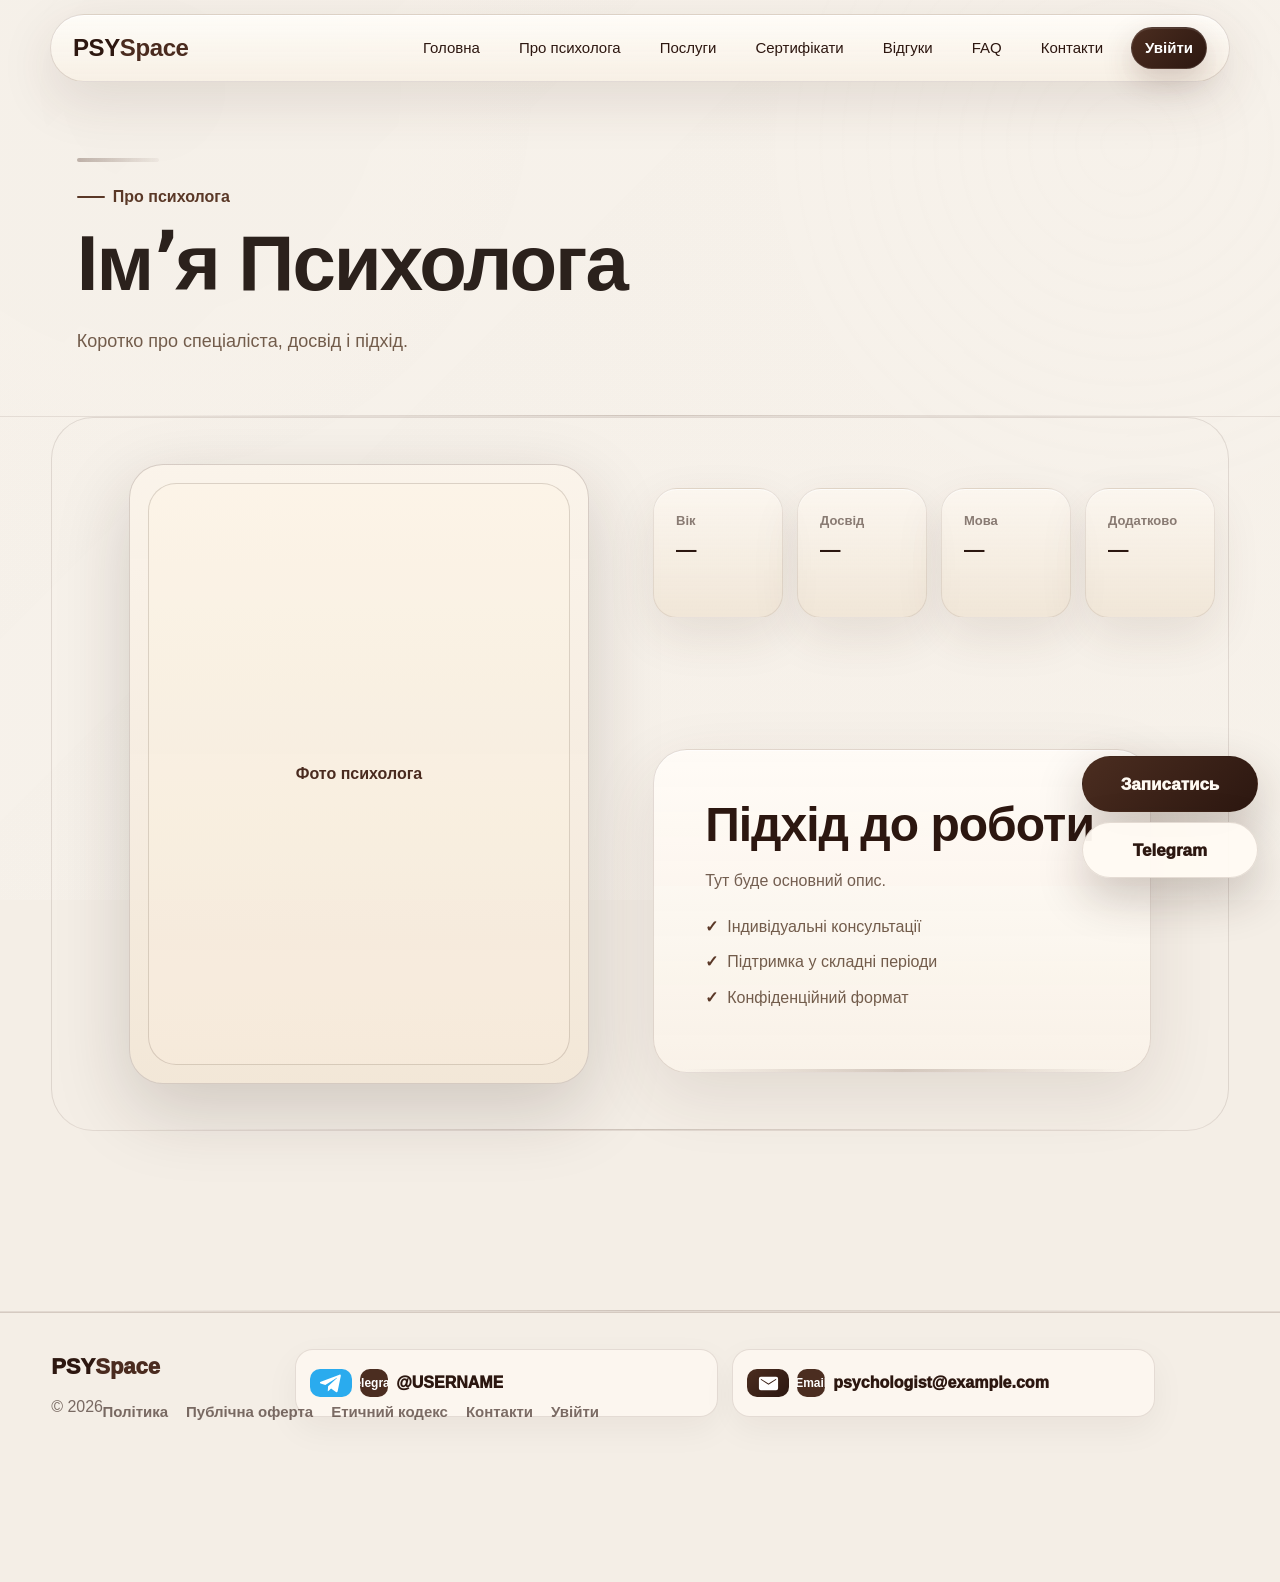
==== commit ef44b3cb: "Add files via upload" ====
--- a/about.html
+++ b/about.html
@@ -53,7 +53,7 @@
     <p>© 2026</p>
   </div>
   <div class="footer-contacts" id="footerContacts"></div>
-  <div class="footer-links"><a href="privacy.html">Політика</a><a href="contacts.html">Контакти</a><a href="auth.html">Увійти</a></div>
+  <div class="footer-links"><a href="privacy.html">Політика</a><a href="offer.html">Публічна оферта</a><a href="ethics.html">Етичний кодекс</a><a href="contacts.html">Контакти</a><a href="auth.html">Увійти</a></div>
 </footer>
 <div class="fixed-cta" id="fixedCta">
   <a class="fixed-cta-book" href="services.html#booking">Записатись</a>
--- a/style.css
+++ b/style.css
@@ -3263,3 +3263,325 @@
   .fixed-cta a{min-width:148px!important;height:52px!important;font-size:16px!important}
 }
 /* CLEAN REBUILD FINAL END */
+
+
+
+/* PSYSPACE CLEAN V2 START */
+
+/* Global page structure: footer remains at bottom on short pages */
+html, body { min-height: 100%; }
+body {
+  min-height: 100vh;
+  display: flex;
+  flex-direction: column;
+  overflow-x: hidden;
+}
+main { flex: 1 0 auto; }
+.footer { flex-shrink: 0; }
+
+/* Smoother, stable animations */
+.reveal, .section, .info-card, .service-card, .contact-card, .footer-contact, .btn, .small-btn {
+  transition: transform .38s ease, opacity .38s ease, box-shadow .28s ease, background .28s ease;
+}
+.reveal { opacity: 1; transform: none; }
+.btn:hover, .small-btn:hover, .footer-contact:hover, .contact-card:hover { transform: translateY(-2px); }
+
+/* Home layout polish */
+.home-hero-new {
+  align-items: center;
+  gap: clamp(42px, 6vw, 92px);
+}
+.home-hero-new .hero-content {
+  display: flex;
+  flex-direction: column;
+  align-items: flex-start;
+  min-width: 0;
+}
+.psychologist-name-main {
+  order: 0;
+  margin: 0 0 12px;
+  max-width: 100%;
+  font-size: clamp(52px, 6vw, 98px);
+  line-height: .94;
+  letter-spacing: .005em;
+  font-weight: 950;
+  color: var(--brown, #2c1710);
+  word-break: normal;
+  overflow-wrap: normal;
+  text-wrap: balance;
+}
+.home-eyebrow,
+.home-hero-new .eyebrow {
+  order: 1;
+  margin: 0 0 18px;
+}
+.home-hero-new h1 {
+  order: 2;
+  margin-top: 0;
+  max-width: 900px;
+  text-wrap: balance;
+  overflow-wrap: normal;
+}
+.home-hero-new .hero-text { order: 3; max-width: 780px; }
+.home-hero-new .hero-actions {
+  order: 4;
+  margin-top: 28px;
+  display: flex;
+  flex-wrap: wrap;
+  gap: 14px;
+  align-items: center;
+}
+.trust-row {
+  order: 5;
+  margin-top: 18px;
+  display: flex;
+  flex-wrap: wrap;
+  gap: 10px 18px;
+  align-items: center;
+}
+.trust-row span {
+  display: inline-flex;
+  align-items: center;
+  min-height: 34px;
+  line-height: 1.1;
+  white-space: nowrap;
+}
+.urgent-mini .btn,
+.home-availability-card .btn {
+  margin-top: 18px;
+}
+
+/* Better home availability spacing */
+.home-availability-panel {
+  width: min(1120px, 100%);
+  margin: clamp(54px, 8vw, 96px) auto 0;
+  align-items: stretch;
+}
+.home-availability-card {
+  overflow: hidden;
+}
+.home-availability-card h2,
+.urgent-mini h2 {
+  text-wrap: balance;
+  line-height: 1.05;
+}
+.urgent-mini p {
+  max-width: 620px;
+  line-height: 1.55;
+}
+
+/* About page layout like previous good version */
+.split {
+  display: grid;
+  grid-template-columns: minmax(340px, 460px) minmax(0, 1fr);
+  grid-template-areas:
+    "photo facts"
+    "photo text";
+  gap: clamp(28px, 5vw, 72px);
+  align-items: start;
+}
+#psychologistPhoto,
+.photo-placeholder.instagram-photo-frame {
+  grid-area: photo;
+  width: 100%;
+  max-width: 460px;
+  min-height: 620px;
+  border-radius: 34px;
+  overflow: hidden;
+  align-self: start;
+}
+#psychologistPhoto img,
+.home-photo-frame img {
+  width: 100%;
+  height: 100%;
+  display: block;
+  object-fit: cover;
+}
+.about-facts-grid {
+  grid-area: facts;
+  display: grid;
+  grid-template-columns: repeat(4, minmax(130px, 1fr));
+  gap: 14px;
+  align-items: stretch;
+}
+.about-facts-grid article {
+  min-width: 0;
+  padding: 22px;
+  border-radius: 24px;
+  background: rgba(255,250,243,.62);
+  border: 1px solid rgba(75,45,32,.10);
+}
+.about-facts-grid span {
+  display: block;
+  margin-bottom: 8px;
+  font-size: 13px;
+  font-weight: 850;
+  color: rgba(44,23,16,.55);
+}
+.about-facts-grid strong {
+  display: block;
+  font-size: clamp(18px, 1.6vw, 26px);
+  line-height: 1.15;
+  overflow-wrap: normal;
+  word-break: normal;
+}
+.professional-path-card {
+  grid-area: text;
+  margin-top: clamp(18px, 3vw, 42px);
+  padding: clamp(32px, 4vw, 52px);
+  border-radius: 34px;
+  background: rgba(255,250,243,.58);
+  border: 1px solid rgba(75,45,32,.10);
+}
+.professional-path-card h2 {
+  margin-top: 0;
+  line-height: 1.02;
+  text-wrap: balance;
+}
+#aboutExtraGrid.cards {
+  display: grid;
+  grid-template-columns: repeat(3, minmax(240px, 1fr));
+  gap: 18px;
+}
+#aboutExtraGrid .info-card {
+  min-height: 170px;
+}
+
+/* Contacts page and addresses */
+.contacts-grid {
+  align-items: stretch;
+  margin-top: 0;
+}
+.contact-card {
+  background: rgba(255,250,243,.70);
+  border: 1px solid rgba(75,45,32,.10);
+  box-shadow: 0 16px 44px rgba(44,23,16,.055);
+}
+.offline-address-section {
+  padding-top: clamp(44px, 6vw, 80px);
+}
+.address-grid {
+  display: grid;
+  grid-template-columns: repeat(2, minmax(260px, 1fr));
+  gap: 22px;
+  margin-top: 28px;
+}
+.address-card {
+  display: grid;
+  grid-template-columns: 62px minmax(0,1fr);
+  gap: 18px;
+  align-items: start;
+  padding: clamp(24px, 3vw, 34px);
+  min-height: 230px;
+  border-radius: 34px;
+  background: rgba(255,250,243,.70);
+  border: 1px solid rgba(75,45,32,.10);
+  box-shadow: 0 18px 48px rgba(44,23,16,.055);
+  text-decoration: none;
+  color: inherit;
+}
+.address-pin {
+  width: 56px;
+  height: 56px;
+  border-radius: 18px;
+  display: inline-flex;
+  align-items: center;
+  justify-content: center;
+  background: linear-gradient(135deg,#4b2d20,#2c1710);
+  color: #fffaf3;
+}
+.address-pin svg { width: 30px; height: 30px; display: block; }
+.address-card small {
+  display: block;
+  margin-bottom: 8px;
+  color: rgba(44,23,16,.58);
+  font-weight: 850;
+}
+.address-card h3 {
+  margin: 0 0 6px;
+  font-size: clamp(34px, 3vw, 52px);
+  line-height: 1.02;
+}
+.address-card p { margin: 0 0 22px; }
+.address-card .small-btn { width: max-content; }
+
+/* Footer improvements */
+.footer.premium-footer {
+  width: 100%;
+  margin-top: auto;
+  min-height: 270px;
+}
+.footer-contacts {
+  align-self: start;
+}
+.footer-contact {
+  background: rgba(255,250,243,.72);
+}
+.footer-links {
+  max-width: min(720px, 70vw);
+}
+
+/* Legal pages */
+.legal-card {
+  max-width: 980px;
+  padding: clamp(28px,4vw,52px);
+  border-radius: 34px;
+  background: rgba(255,250,243,.68);
+  border: 1px solid rgba(75,45,32,.10);
+}
+.legal-card h2 { margin-top: 0; }
+.legal-card h2 + p, .legal-card p, .legal-card li { line-height: 1.65; }
+
+/* Admin notes */
+.admin-note {
+  padding: 16px 18px;
+  border-radius: 18px;
+  background: rgba(255,250,243,.68);
+  border: 1px solid rgba(75,45,32,.10);
+}
+
+/* Fixed CTA should always be viewport-fixed */
+.fixed-cta {
+  position: fixed !important;
+  right: max(22px, env(safe-area-inset-right)) !important;
+  bottom: calc(22px + env(safe-area-inset-bottom)) !important;
+}
+
+/* Mobile */
+@media (max-width: 980px) {
+  .home-hero-new {
+    grid-template-columns: 1fr;
+    gap: 28px;
+  }
+  .psychologist-name-main {
+    font-size: clamp(42px, 13vw, 72px);
+  }
+  .split {
+    grid-template-columns: 1fr;
+    grid-template-areas:
+      "photo"
+      "facts"
+      "text";
+  }
+  #psychologistPhoto,
+  .photo-placeholder.instagram-photo-frame {
+    max-width: 100%;
+    min-height: 460px;
+  }
+  .about-facts-grid {
+    grid-template-columns: repeat(2, minmax(0,1fr));
+  }
+  #aboutExtraGrid.cards,
+  .address-grid {
+    grid-template-columns: 1fr;
+  }
+}
+@media (max-width: 640px) {
+  .trust-row { gap: 8px; }
+  .trust-row span { min-height: 32px; font-size: 14px; }
+  .about-facts-grid { grid-template-columns: 1fr; }
+  .address-card {
+    grid-template-columns: 1fr;
+  }
+}
+/* PSYSPACE CLEAN V2 END */
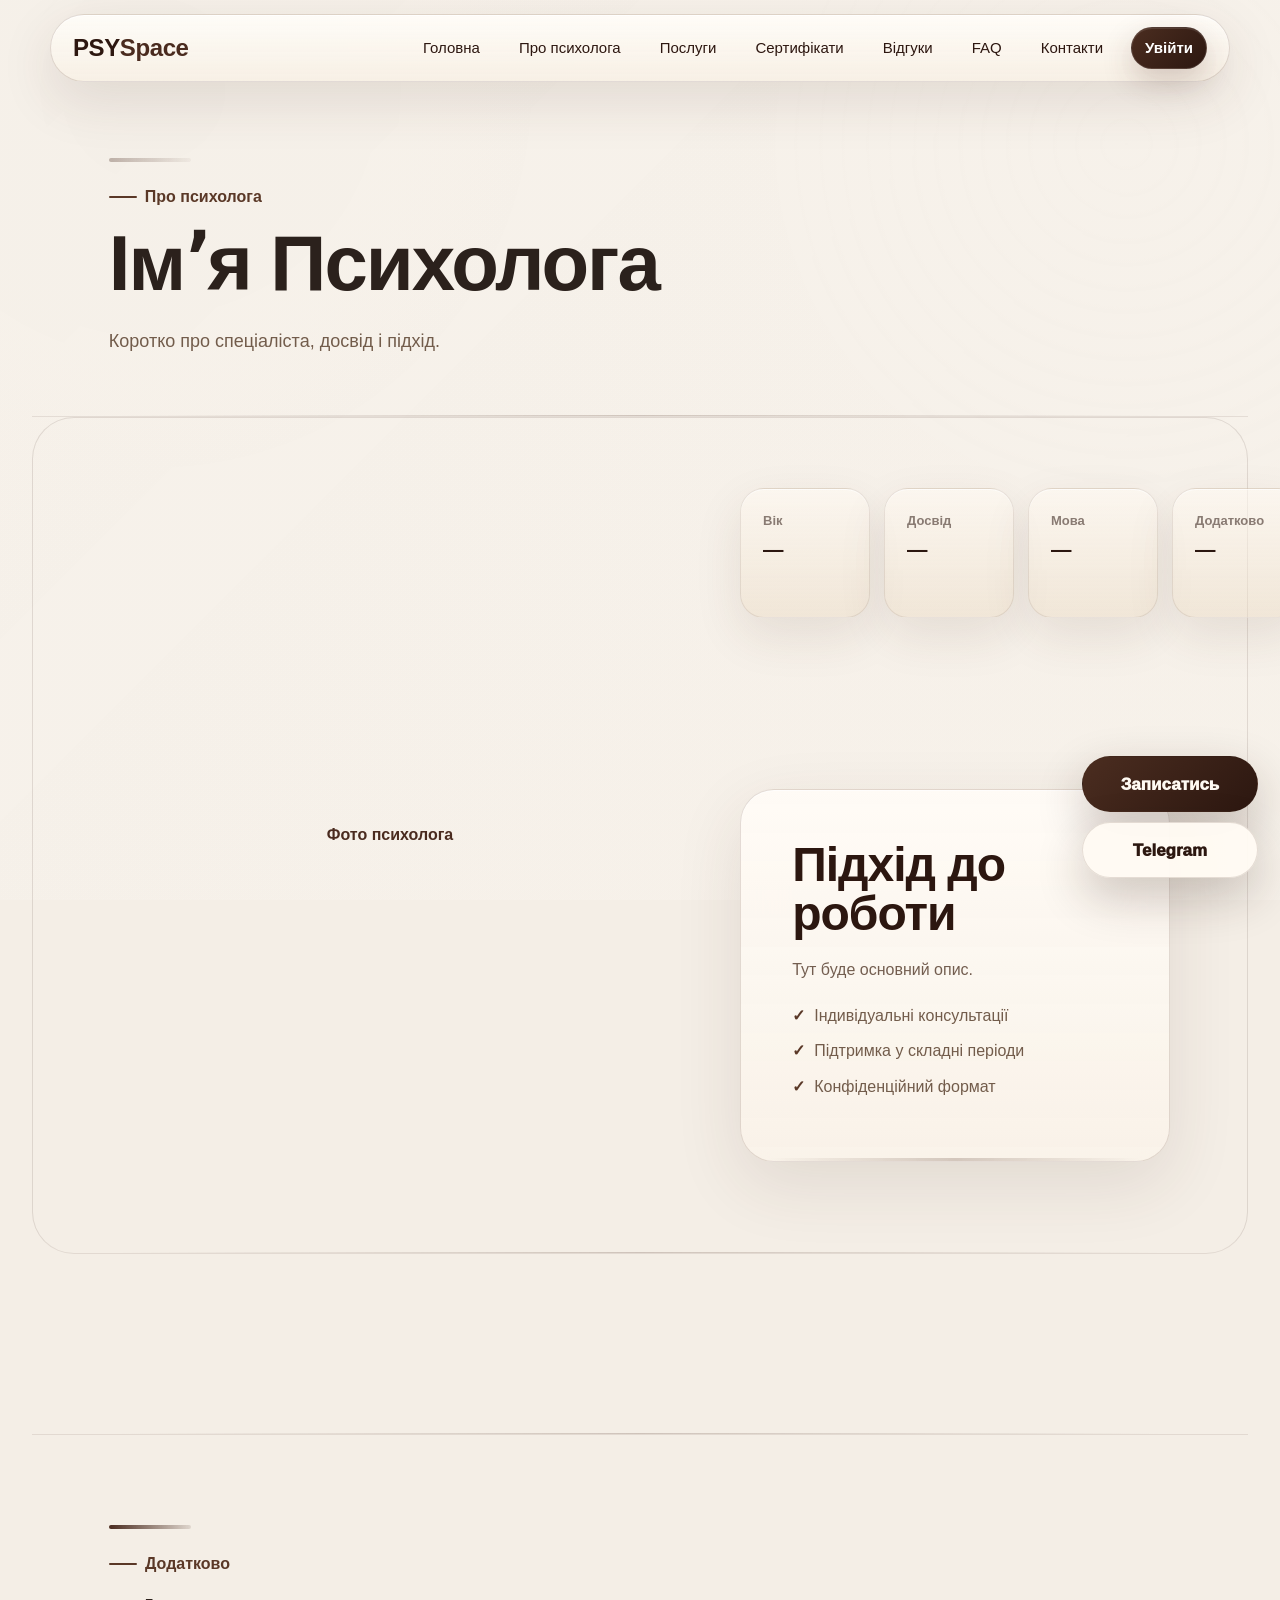
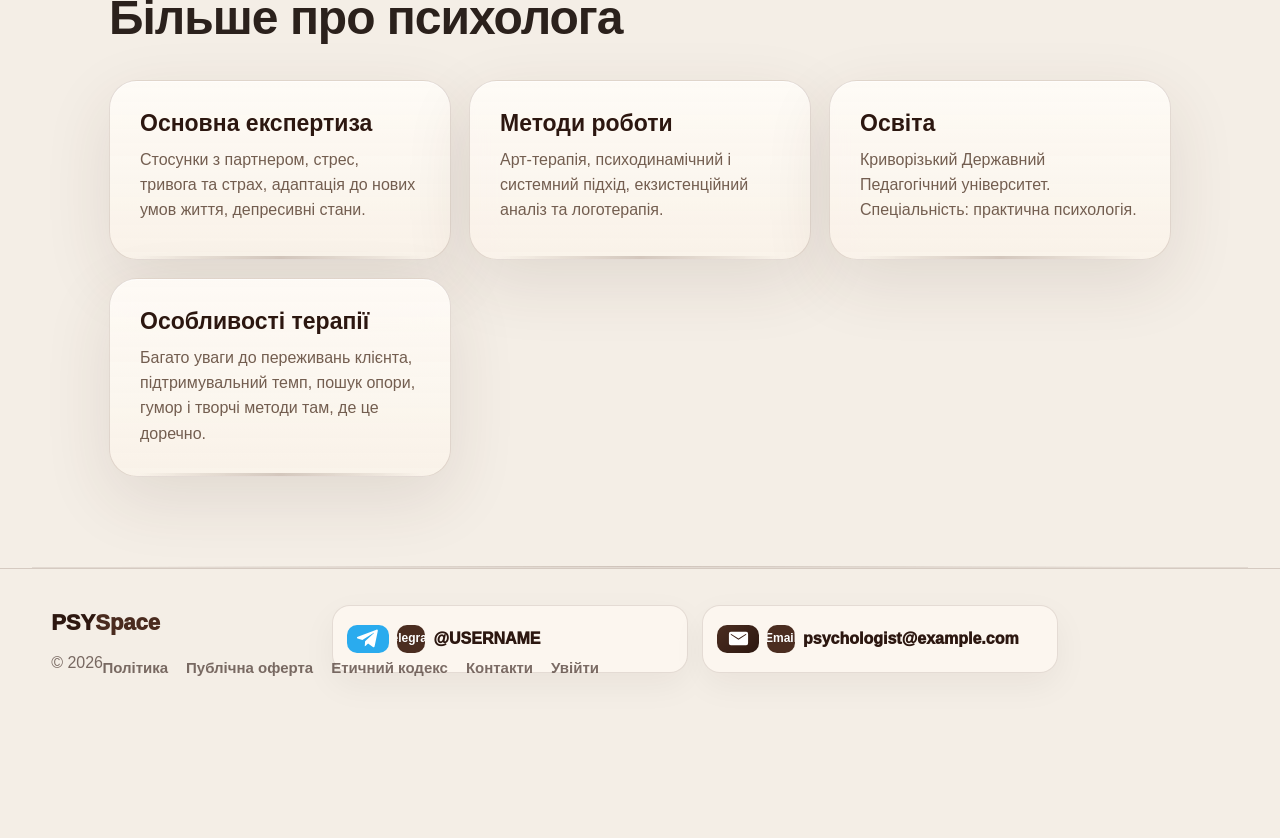
==== commit 1d902db2: "Add files via upload" ====
--- a/about.html
+++ b/about.html
@@ -46,6 +46,13 @@
 </section>
 <section class="section"><div class="cards" id="aboutExtraGrid"></div></section>
 
+<section class="section about-custom-section">
+  <div class="section-head reveal">
+    <p class="eyebrow">Додатково</p>
+    <h2>Більше про психолога</h2>
+  </div>
+  <div class="cards about-custom-grid" id="customAboutBlocks"></div>
+</section>
 </main>
 <footer class="footer premium-footer">
   <div class="footer-brand">
--- a/style.css
+++ b/style.css
@@ -3585,3 +3585,284 @@
   }
 }
 /* PSYSPACE CLEAN V2 END */
+
+
+
+/* PSYSPACE CLEAN V3 START */
+
+/* Wider pages: less empty side space, no central squeezing */
+:root {
+  --page-max-wide: 1560px;
+  --page-pad-wide: clamp(28px, 5vw, 84px);
+}
+.section,
+.hero,
+.home-hero-new,
+.page-hero,
+.header {
+  max-width: min(var(--page-max-wide), calc(100vw - var(--page-pad-wide))) !important;
+}
+.section,
+.hero,
+.home-hero-new,
+.page-hero {
+  margin-left: auto !important;
+  margin-right: auto !important;
+}
+
+/* Photo frames: remove white/outer frame completely, only rounded image */
+.home-photo-frame,
+.photo-placeholder,
+.instagram-photo-frame,
+#psychologistPhoto,
+.about-photo,
+.photo-frame,
+.hero-photo,
+.profile-photo-frame {
+  background: transparent !important;
+  border: 0 !important;
+  outline: 0 !important;
+  box-shadow: none !important;
+  padding: 0 !important;
+  overflow: hidden !important;
+  border-radius: 34px !important;
+}
+.home-photo-frame::before,
+.home-photo-frame::after,
+.photo-placeholder::before,
+.photo-placeholder::after,
+.instagram-photo-frame::before,
+.instagram-photo-frame::after,
+#psychologistPhoto::before,
+#psychologistPhoto::after,
+.about-photo::before,
+.about-photo::after,
+.photo-frame::before,
+.photo-frame::after {
+  content: none !important;
+  display: none !important;
+}
+.home-photo-frame img,
+.photo-placeholder img,
+.instagram-photo-frame img,
+#psychologistPhoto img,
+.about-photo img,
+.photo-frame img,
+.hero-photo img,
+.profile-photo-frame img {
+  width: 100% !important;
+  height: 100% !important;
+  display: block !important;
+  object-fit: cover !important;
+  object-position: center !important;
+  border: 0 !important;
+  outline: 0 !important;
+  box-shadow: none !important;
+  border-radius: inherit !important;
+}
+
+/* Remove ugly capsule/border around psychologist name */
+.psychologist-name-main,
+#homePsychologistName,
+[data-site="psychologistName"] {
+  background: transparent !important;
+  border: 0 !important;
+  outline: 0 !important;
+  box-shadow: none !important;
+  padding: 0 !important;
+  border-radius: 0 !important;
+}
+
+/* Home name above “особисті консультації” */
+.home-hero-new .psychologist-name-main {
+  order: 0 !important;
+  margin-bottom: 10px !important;
+}
+.home-hero-new .eyebrow,
+.home-hero-new .home-eyebrow {
+  order: 1 !important;
+}
+.home-hero-new h1 {
+  order: 2 !important;
+}
+.home-hero-new .hero-text {
+  order: 3 !important;
+}
+.home-hero-new .hero-actions {
+  order: 4 !important;
+}
+.home-hero-new .trust-row {
+  order: 5 !important;
+}
+
+/* Hero icons/tags: no overlap */
+.trust-row {
+  margin-top: 22px !important;
+  gap: 10px 18px !important;
+  align-items: center !important;
+  max-width: 100% !important;
+}
+.trust-row span {
+  display: inline-flex !important;
+  align-items: center !important;
+  justify-content: center !important;
+  min-height: 34px !important;
+  padding: 7px 12px !important;
+  line-height: 1.05 !important;
+  white-space: nowrap !important;
+  background: rgba(255,250,243,.46) !important;
+  border-radius: 999px !important;
+}
+
+/* Home availability blocks: wider, aligned, not squeezed in center */
+.home-availability-panel {
+  width: 100% !important;
+  max-width: min(var(--page-max-wide), calc(100vw - var(--page-pad-wide))) !important;
+  margin-left: auto !important;
+  margin-right: auto !important;
+  display: grid !important;
+  grid-template-columns: minmax(0, 1.1fr) minmax(0, .9fr) !important;
+  gap: clamp(18px, 3vw, 34px) !important;
+  align-items: stretch !important;
+}
+.home-availability-card,
+.urgent-mini {
+  width: 100% !important;
+  min-width: 0 !important;
+  padding: clamp(30px, 4vw, 54px) !important;
+}
+.urgent-mini {
+  text-align: left !important;
+  justify-content: center !important;
+}
+.urgent-mini .btn,
+.home-availability-card .btn {
+  margin-top: 22px !important;
+}
+
+/* Footer: center socials and leave legal links separate */
+.footer.premium-footer {
+  grid-template-columns: 230px minmax(520px, 920px) minmax(120px, 1fr) !important;
+  grid-template-areas:
+    "brand contacts ."
+    "links links links" !important;
+  column-gap: clamp(24px, 4vw, 64px) !important;
+}
+.footer-contacts {
+  justify-self: center !important;
+  align-self: start !important;
+  max-width: 920px !important;
+}
+.footer-contact {
+  position: relative !important;
+}
+.footer-contact > *:not(.footer-icon):not(.footer-label):not(.footer-value) {
+  display: none !important;
+}
+.footer-contact::before,
+.footer-contact::after,
+.footer-contact *::before,
+.footer-contact *::after {
+  content: none !important;
+  display: none !important;
+}
+.footer-links {
+  left: clamp(22px, 4vw, 76px) !important;
+  bottom: calc(30px + env(safe-area-inset-bottom)) !important;
+  max-width: min(860px, calc(100vw - 260px)) !important;
+}
+
+/* About page: remove frame and keep photo proportional */
+.split {
+  max-width: min(var(--page-max-wide), calc(100vw - var(--page-pad-wide))) !important;
+  margin-left: auto !important;
+  margin-right: auto !important;
+  grid-template-columns: minmax(420px, 560px) minmax(0, 1fr) !important;
+  gap: clamp(34px, 5.5vw, 86px) !important;
+}
+#psychologistPhoto,
+.photo-placeholder.instagram-photo-frame {
+  max-width: 560px !important;
+  min-height: 640px !important;
+  height: clamp(560px, 58vw, 760px) !important;
+}
+.about-facts-grid article {
+  overflow: visible !important;
+}
+.about-custom-section {
+  max-width: min(var(--page-max-wide), calc(100vw - var(--page-pad-wide))) !important;
+}
+.about-custom-grid {
+  display: grid !important;
+  grid-template-columns: repeat(3, minmax(260px, 1fr)) !important;
+  gap: 18px !important;
+}
+.about-custom-grid .info-card {
+  min-height: 180px !important;
+}
+
+/* Contact page: keep cards clean */
+.contact-card > *:not(.contact-icon):not(.contact-title):not(.contact-value) {
+  display: none !important;
+}
+
+/* Fixed buttons stay in viewport */
+.fixed-cta {
+  position: fixed !important;
+  right: max(22px, env(safe-area-inset-right)) !important;
+  bottom: calc(22px + env(safe-area-inset-bottom)) !important;
+  z-index: 2147483647 !important;
+}
+
+/* Admin fields */
+.admin-field {
+  display: grid;
+  gap: 8px;
+  font-weight: 850;
+  color: rgba(44,23,16,.78);
+}
+.admin-field small {
+  font-weight: 650;
+  color: rgba(44,23,16,.55);
+}
+
+/* Responsive */
+@media (max-width: 1100px) {
+  .home-availability-panel {
+    grid-template-columns: 1fr !important;
+  }
+  .split {
+    grid-template-columns: 1fr !important;
+  }
+  #psychologistPhoto,
+  .photo-placeholder.instagram-photo-frame {
+    max-width: 100% !important;
+    min-height: 460px !important;
+    height: 560px !important;
+  }
+  .footer.premium-footer {
+    grid-template-columns: 1fr !important;
+    grid-template-areas: "brand" "contacts" "links" !important;
+  }
+  .footer-contacts {
+    justify-self: stretch !important;
+  }
+  .footer-links {
+    position: static !important;
+    max-width: 100% !important;
+    margin-top: 22px !important;
+  }
+}
+@media (max-width: 760px) {
+  :root {
+    --page-pad-wide: 30px;
+  }
+  .footer-contacts,
+  .about-custom-grid {
+    grid-template-columns: 1fr !important;
+  }
+  .psychologist-name-main {
+    font-size: clamp(42px, 13vw, 72px) !important;
+  }
+}
+/* PSYSPACE CLEAN V3 END */
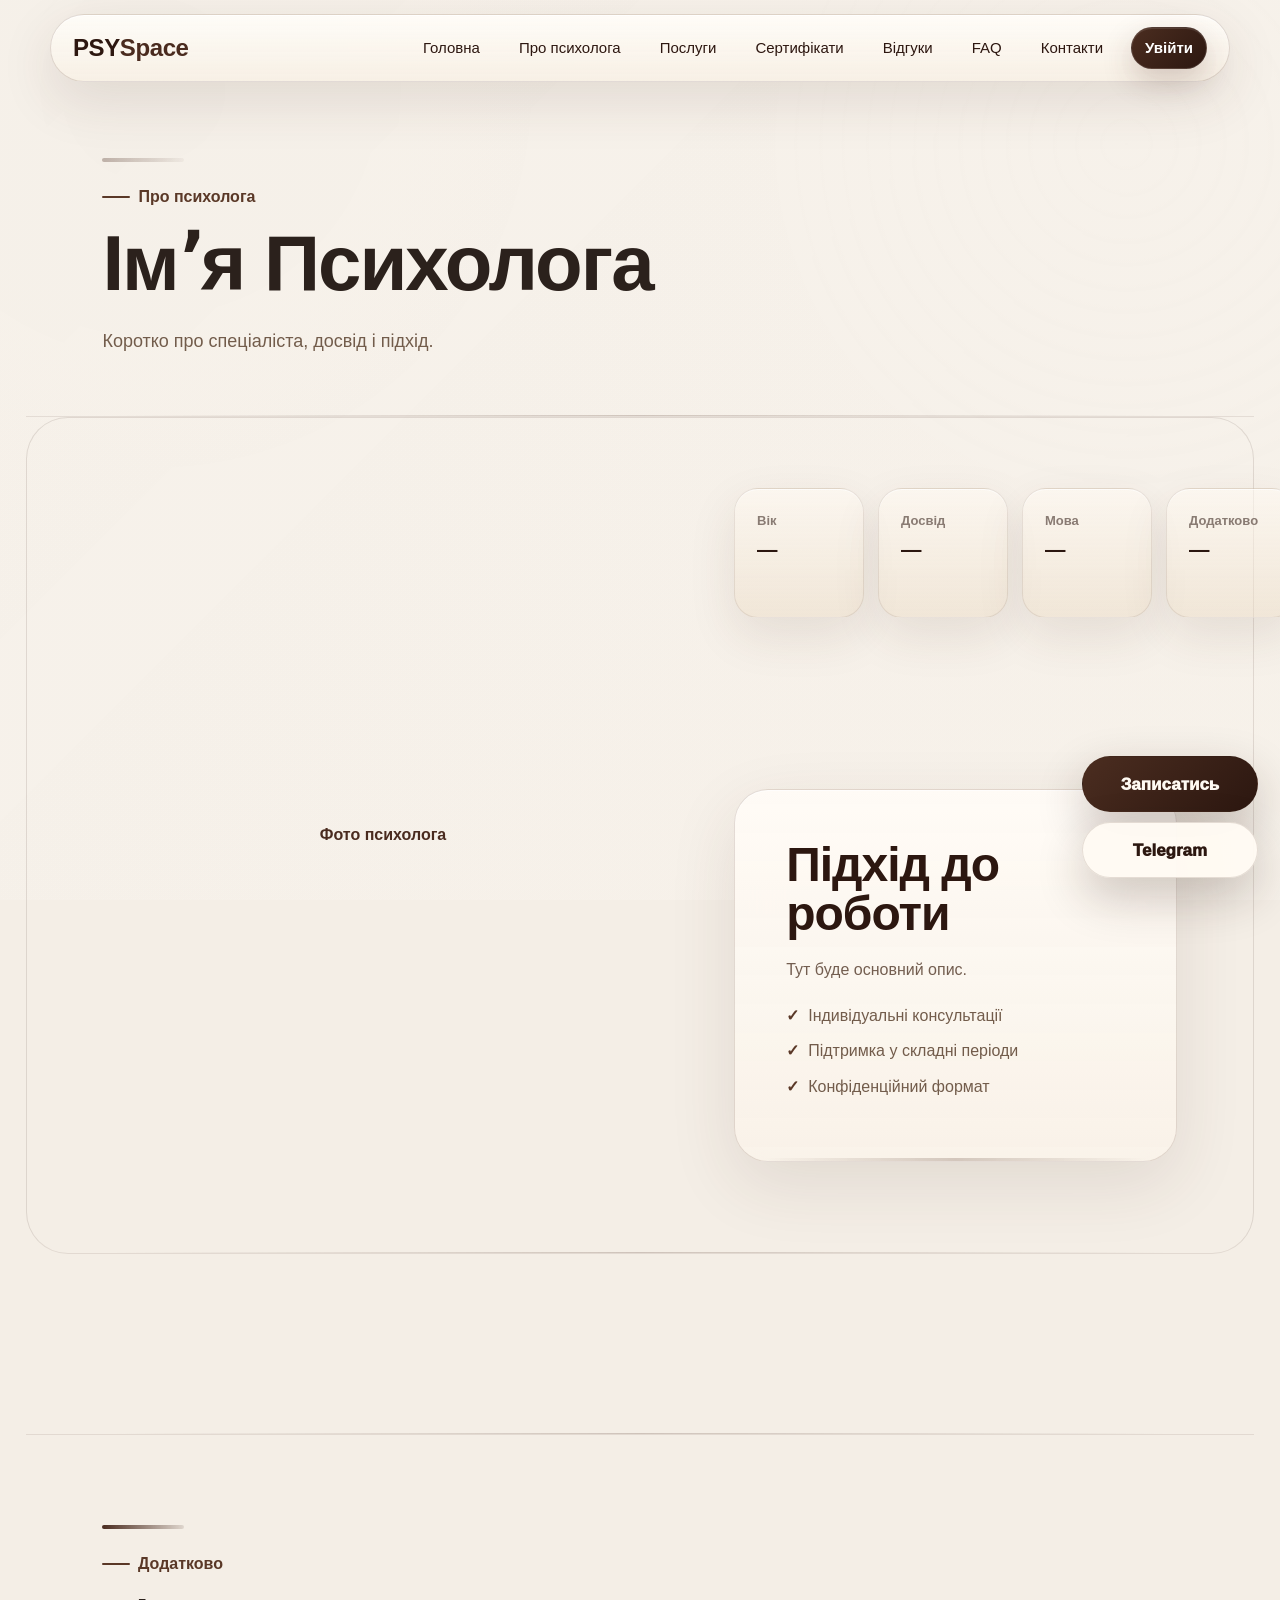
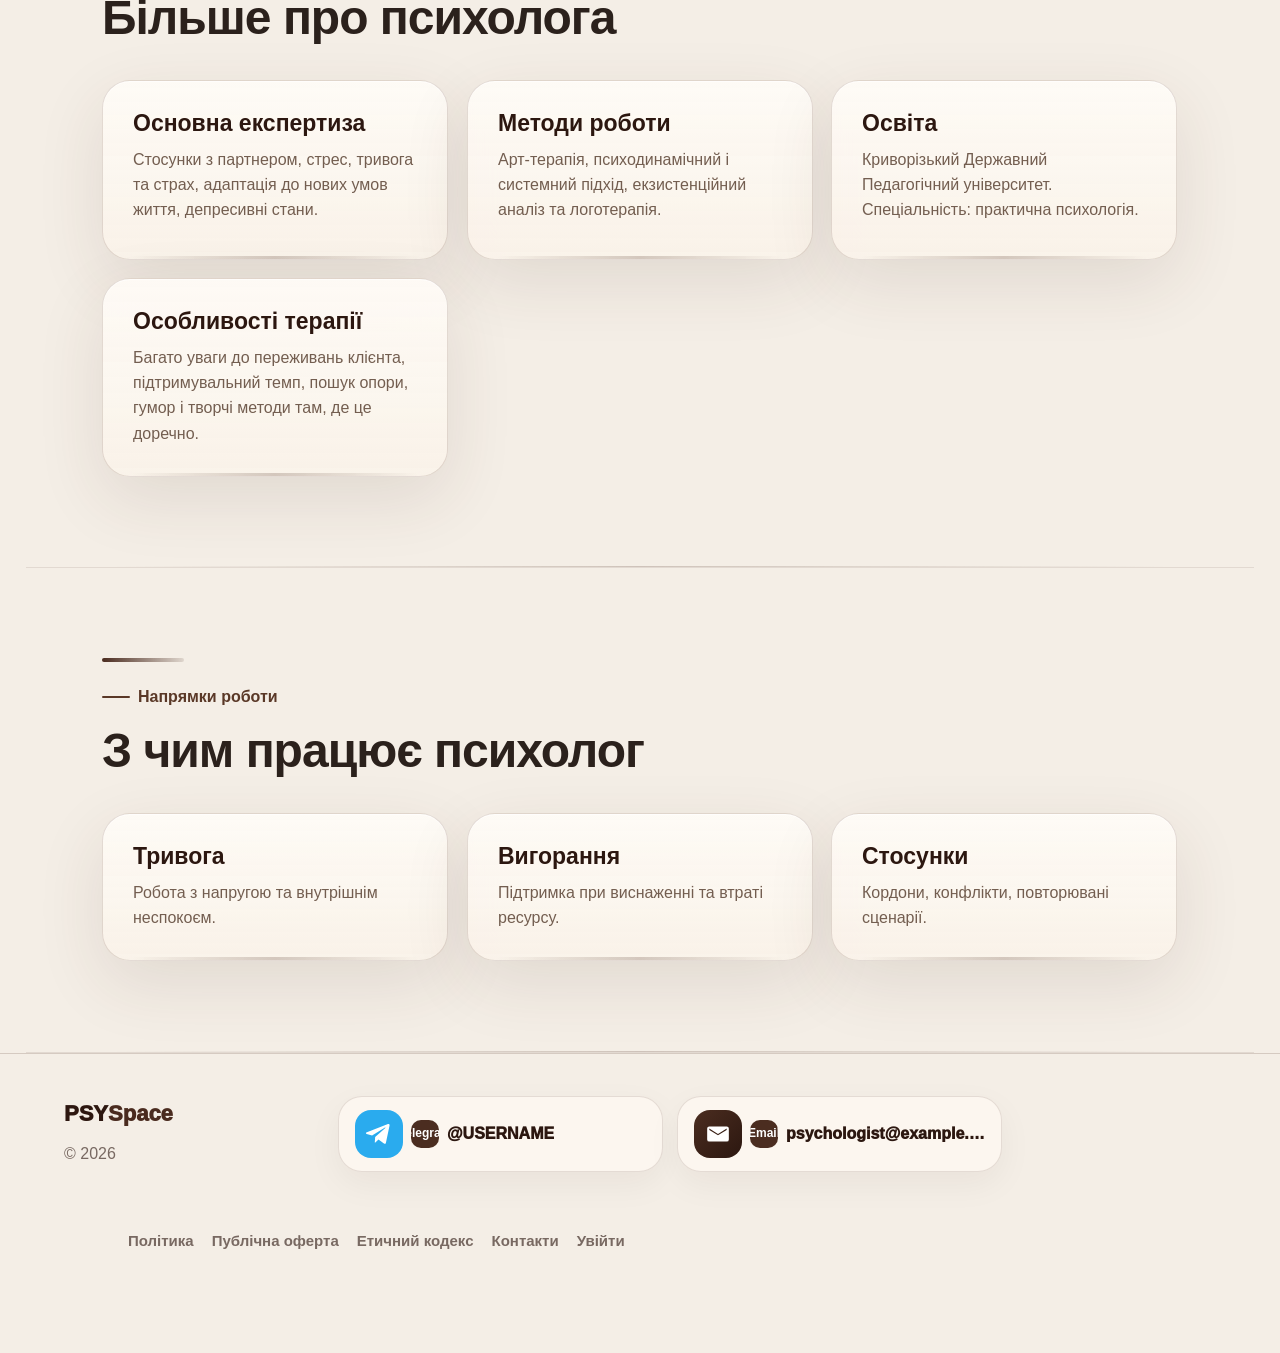
==== commit 6795aaa2: "Add files via upload" ====
--- a/about.html
+++ b/about.html
@@ -53,6 +53,13 @@
   </div>
   <div class="cards about-custom-grid" id="customAboutBlocks"></div>
 </section>
+<section class="section directions-section">
+  <div class="section-head reveal">
+    <p class="eyebrow">Напрямки роботи</p>
+    <h2>З чим працює психолог</h2>
+  </div>
+  <div class="cards therapy-directions-grid" id="therapyDirectionsGrid"></div>
+</section>
 </main>
 <footer class="footer premium-footer">
   <div class="footer-brand">
--- a/style.css
+++ b/style.css
@@ -3866,3 +3866,297 @@
   }
 }
 /* PSYSPACE CLEAN V3 END */
+
+
+
+/* PSYSPACE CLEAN V4 START */
+
+/* Wider desktop composition */
+:root{
+  --page-max-wide: 1660px;
+  --page-pad-wide: clamp(24px, 4vw, 64px);
+}
+.section,
+.hero,
+.home-hero-new,
+.page-hero,
+.header{
+  max-width:min(var(--page-max-wide), calc(100vw - var(--page-pad-wide))) !important;
+}
+
+/* Home: make content use width better */
+.home-hero-new{
+  grid-template-columns:minmax(420px, 560px) minmax(520px, 760px) !important;
+  justify-content:center !important;
+  gap:clamp(42px, 6.2vw, 112px) !important;
+}
+.home-photo-frame{
+  width:100% !important;
+  max-width:560px !important;
+  height:clamp(520px, 51vw, 720px) !important;
+  min-height:520px !important;
+  border-radius:34px !important;
+  background:transparent !important;
+  border:0 !important;
+  box-shadow:none !important;
+  padding:0 !important;
+  overflow:hidden !important;
+}
+.home-photo-frame span{
+  display:none !important;
+}
+.home-photo-frame img{
+  width:100% !important;
+  height:100% !important;
+  object-fit:cover !important;
+  object-position:center !important;
+  border-radius:34px !important;
+}
+.home-hero-new .hero-content{
+  max-width:760px !important;
+}
+.psychologist-name-main{
+  display:block !important;
+  width:auto !important;
+  max-width:100% !important;
+  background:transparent !important;
+  border:0 !important;
+  box-shadow:none !important;
+  padding:0 !important;
+}
+.home-hero-new h1{
+  max-width:720px !important;
+}
+.home-hero-new .hero-text{
+  max-width:720px !important;
+}
+
+/* Availability blocks wider and lower, not tiny centered cards */
+.home-availability-panel{
+  max-width:min(1320px, calc(100vw - var(--page-pad-wide))) !important;
+  grid-template-columns:minmax(0,1fr) minmax(0,1fr) !important;
+  margin-top:clamp(68px, 8vw, 110px) !important;
+}
+.home-availability-card,
+.urgent-mini{
+  min-height:260px !important;
+}
+
+/* Footer as clean bottom bar */
+.footer.premium-footer{
+  min-height:300px !important;
+  padding:42px clamp(28px,5vw,84px) calc(76px + env(safe-area-inset-bottom)) !important;
+  display:grid !important;
+  grid-template-columns:240px minmax(620px, 980px) minmax(180px,1fr) !important;
+  grid-template-areas:
+    "brand contacts ."
+    "links links links" !important;
+  align-items:start !important;
+  gap:26px 34px !important;
+}
+.footer-brand{
+  grid-area:brand !important;
+}
+.footer-contacts{
+  grid-area:contacts !important;
+  max-width:980px !important;
+  width:100% !important;
+  display:grid !important;
+  grid-template-columns:repeat(2,minmax(280px,1fr)) !important;
+  gap:12px 14px !important;
+  justify-self:center !important;
+}
+.footer-contact{
+  min-height:76px !important;
+  grid-template-columns:52px minmax(0,1fr) !important;
+  padding:13px 16px !important;
+  border-radius:24px !important;
+}
+.footer-icon{
+  width:48px !important;
+  height:48px !important;
+  border-radius:16px !important;
+}
+.footer-icon svg{
+  width:26px !important;
+  height:26px !important;
+}
+.footer-label{
+  font-size:12px !important;
+}
+.footer-value{
+  font-size:16px !important;
+}
+.footer-links{
+  grid-area:links !important;
+  position:absolute !important;
+  left:clamp(28px,5vw,84px) !important;
+  bottom:calc(24px + env(safe-area-inset-bottom)) !important;
+  max-width:min(980px, calc(100vw - 260px)) !important;
+  display:flex !important;
+  gap:18px !important;
+  flex-wrap:wrap !important;
+}
+.footer-contact > *:not(.footer-icon):not(.footer-label):not(.footer-value),
+.contact-card > *:not(.contact-icon):not(.contact-title):not(.contact-value){
+  display:none !important;
+}
+.footer-contact::before,
+.footer-contact::after,
+.footer-contact *::before,
+.footer-contact *::after,
+.contact-card::before,
+.contact-card::after,
+.contact-card *::before,
+.contact-card *::after{
+  content:none !important;
+  display:none !important;
+}
+
+/* Contacts page style like previous good version */
+.contacts-grid{
+  max-width:min(1320px, calc(100vw - var(--page-pad-wide))) !important;
+  margin:0 auto clamp(56px,6vw,86px) !important;
+  grid-template-columns:repeat(3,minmax(280px,1fr)) !important;
+  gap:18px !important;
+}
+.contact-card{
+  min-height:106px !important;
+  grid-template-columns:58px minmax(0,1fr) !important;
+  padding:22px !important;
+  border-radius:28px !important;
+  background:rgba(255,250,243,.72) !important;
+  border:1px solid rgba(75,45,32,.10) !important;
+  box-shadow:0 18px 48px rgba(44,23,16,.055) !important;
+}
+.contact-icon{
+  width:54px !important;
+  height:54px !important;
+  border-radius:18px !important;
+}
+.contact-icon svg{
+  width:29px !important;
+  height:29px !important;
+}
+.address-grid{
+  max-width:min(1320px, calc(100vw - var(--page-pad-wide))) !important;
+  margin-left:auto !important;
+  margin-right:auto !important;
+  grid-template-columns:repeat(2,minmax(360px,1fr)) !important;
+}
+.address-card{
+  min-height:270px !important;
+  grid-template-columns:76px minmax(0,1fr) !important;
+  gap:22px !important;
+  padding:clamp(30px,3.6vw,48px) !important;
+}
+.address-pin{
+  width:66px !important;
+  height:66px !important;
+  border-radius:22px !important;
+}
+
+/* About/certificates imported info */
+.therapy-directions-grid,
+.certificates-grid{
+  display:grid !important;
+  grid-template-columns:repeat(3,minmax(260px,1fr)) !important;
+  gap:18px !important;
+}
+.certificate-card{
+  min-height:300px !important;
+  display:flex !important;
+  flex-direction:column !important;
+  overflow:hidden !important;
+}
+.certificate-image{
+  width:100% !important;
+  height:220px !important;
+  border-radius:24px !important;
+  background:rgba(255,250,243,.72) !important;
+  display:flex !important;
+  align-items:center !important;
+  justify-content:center !important;
+  overflow:hidden !important;
+  margin-bottom:18px !important;
+}
+.certificate-image img{
+  width:100% !important;
+  height:100% !important;
+  object-fit:cover !important;
+}
+.certificate-image span{
+  font-weight:900 !important;
+  color:rgba(44,23,16,.55) !important;
+}
+.certificate-meta{
+  display:flex !important;
+  gap:8px !important;
+  flex-wrap:wrap !important;
+  margin:8px 0 12px !important;
+}
+.certificate-meta span{
+  padding:6px 10px !important;
+  border-radius:999px !important;
+  background:rgba(75,45,32,.08) !important;
+  font-size:12px !important;
+  font-weight:850 !important;
+}
+
+/* Admin: keep edits per tab visually separated */
+.admin-tab .editor-grid{
+  align-items:start !important;
+}
+.admin-tab h1 + .editor-grid,
+.admin-tab h2 + .editor-grid{
+  margin-top:18px !important;
+}
+.admin-field{
+  padding:0 !important;
+  background:transparent !important;
+  border:0 !important;
+}
+
+/* Fixed CTA unchanged */
+.fixed-cta{
+  position:fixed !important;
+  right:max(22px, env(safe-area-inset-right)) !important;
+  bottom:calc(22px + env(safe-area-inset-bottom)) !important;
+}
+
+/* responsive */
+@media(max-width:1100px){
+  .home-hero-new{
+    grid-template-columns:1fr !important;
+  }
+  .home-photo-frame{
+    max-width:100% !important;
+    height:560px !important;
+  }
+  .footer.premium-footer{
+    grid-template-columns:1fr !important;
+    grid-template-areas:"brand" "contacts" "links" !important;
+  }
+  .footer-links{
+    position:static !important;
+    max-width:100% !important;
+  }
+  .contacts-grid,
+  .therapy-directions-grid,
+  .certificates-grid{
+    grid-template-columns:1fr 1fr !important;
+  }
+}
+@media(max-width:720px){
+  .contacts-grid,
+  .footer-contacts,
+  .address-grid,
+  .therapy-directions-grid,
+  .certificates-grid{
+    grid-template-columns:1fr !important;
+  }
+  .address-card{
+    grid-template-columns:1fr !important;
+  }
+}
+/* PSYSPACE CLEAN V4 END */
